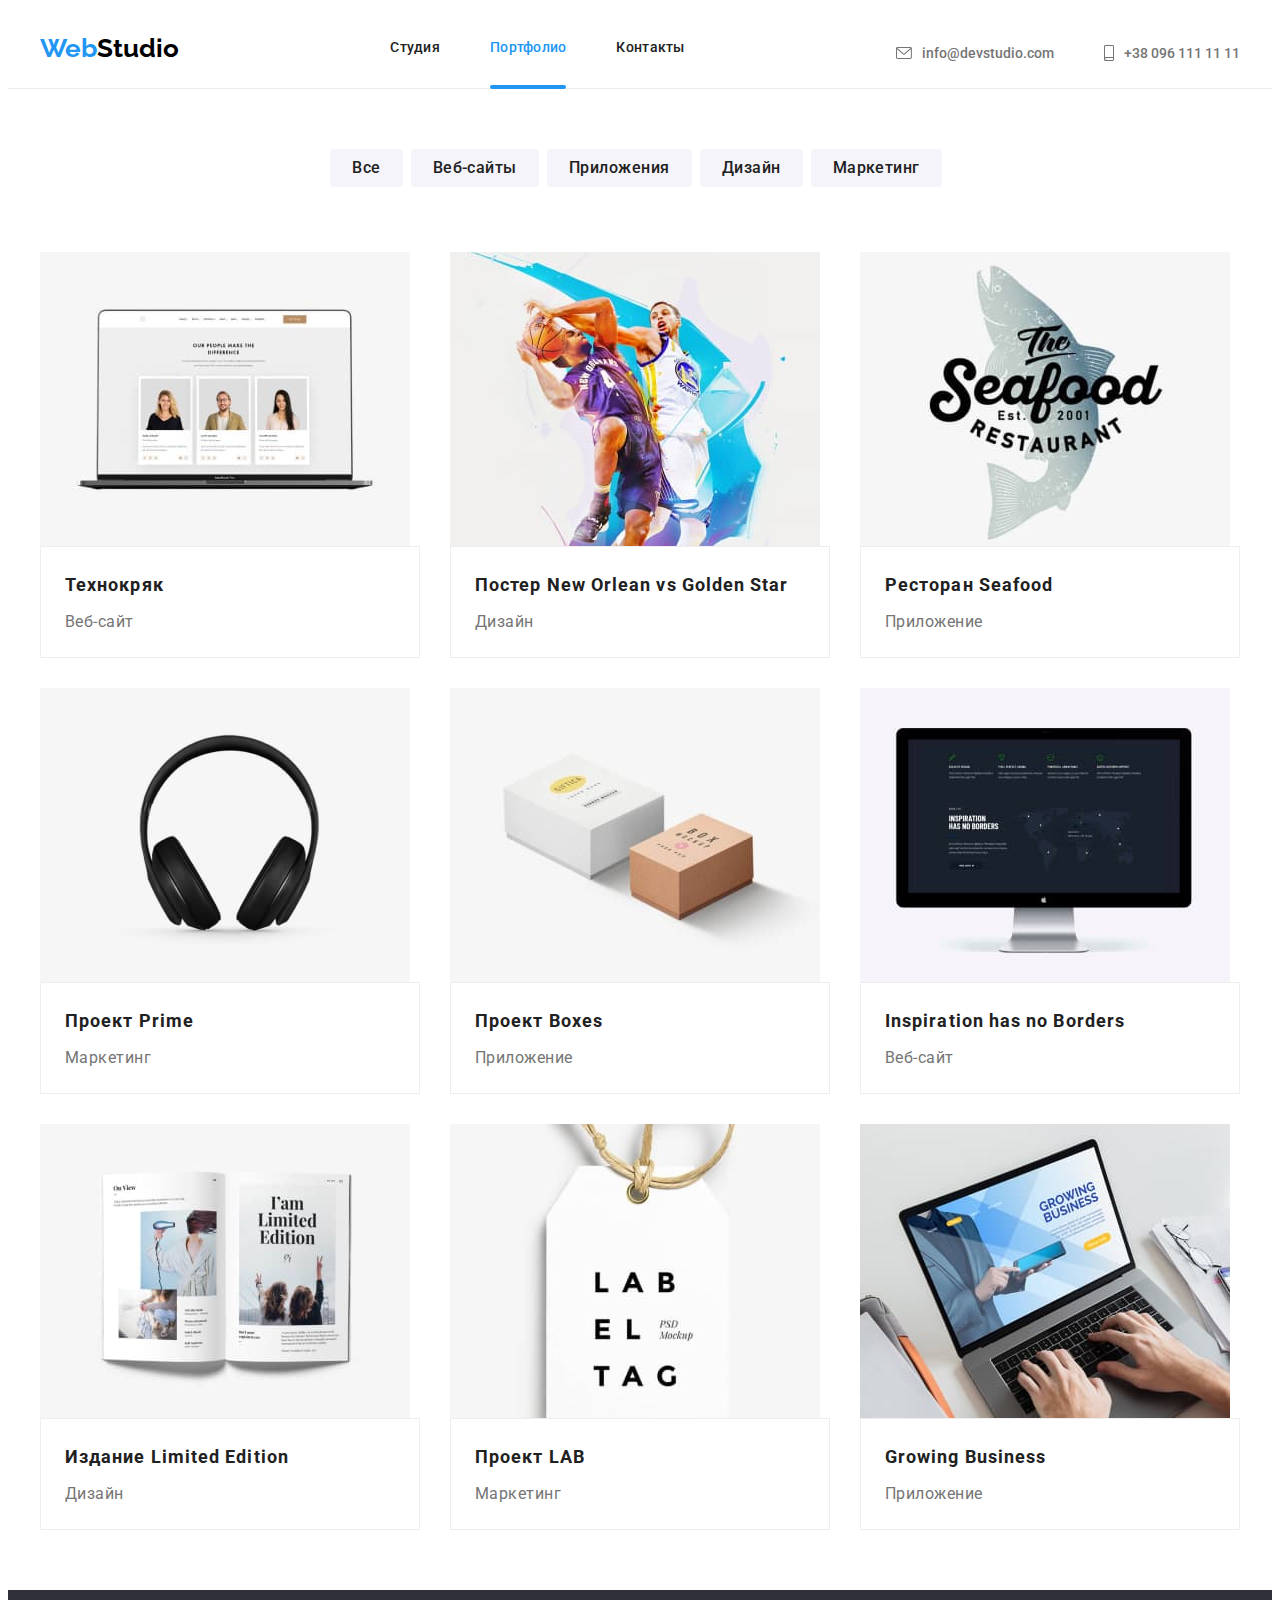
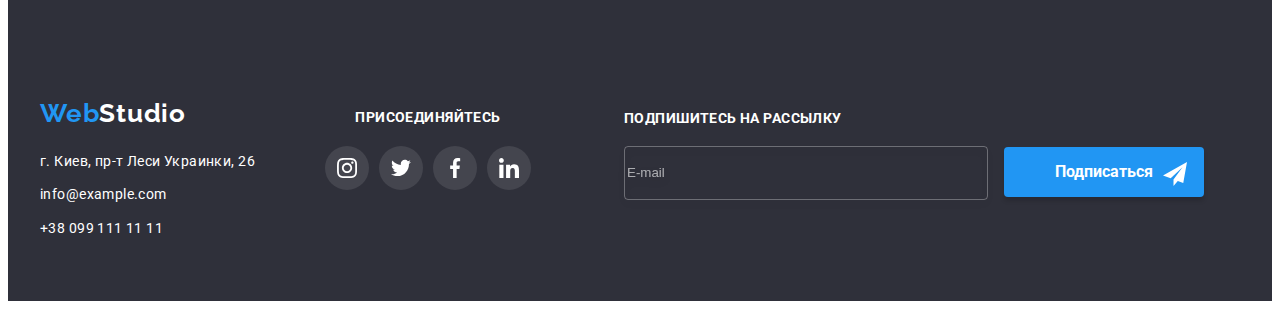
==== portfolio.html @ 70a24d4c "." ====
<!DOCTYPE html>
<html lang="en">
  <head>
    <meta charset="UTF-8" />
    <meta http-equiv="X-UA-Compatible" content="IE=edge" />
    <meta name="viewport" content="width=device-width, initial-scale=1.0" />
    <link rel="preconnect" href="https://fonts.googleapis.com" />
    <link rel="preconnect" href="https://fonts.gstatic.com" crossorigin />
    <link
      href="https://fonts.googleapis.com/css2?family=Raleway:wght@700&family=Roboto:wght@400;500;700;900&display=swap"
      rel="stylesheet"
    />
    <link
      rel="stylesheet"
      href="https://cdnjs.cloudflare.com/ajax/libs/modern-normalize/1.1.0/modern-normalize.min.css"
      integrity="sha512-wpPYUAdjBVSE4KJnH1VR1HeZfpl1ub8YT/NKx4PuQ5NmX2tKuGu6U/JRp5y+Y8XG2tV+wKQpNHVUX03MfMFn9Q=="
      crossorigin="anonymous"
      referrerpolicy="no-referrer"
    />
    <link rel="stylesheet" href="./css/style.css" />
    <link rel="stylesheet" href="./css/main.css" />
    <title>Portfolio</title>
  </head>
  <body>
    <header class="header">
      <div class="container main__nav">
        <a href="" class="logo header__logo">
          <span class="logo__web">Web</span
          ><span class="logo__studio">Studio</span>
        </a>
        <nav class="navigation">
          <button type="button" class="menu-open-btn">
            <svg
              class="menu-btn-icon"
              width="40"
              height="40"
              aria-label="Переключатель мобильного меню"
            >
              <use
                class="js-open-menu"
                href="./css/images/symbol-defs.svg#icon-menu_40px1"
              ></use>
            </svg>
          </button>
          <ul class="menu-list list">
            <li class="menu-list__item">
              <a class="menu-list__link link" href="./index.html"
                >Студия</a
              >
            </li>
            <li class="menu-list__item">
              <a class="menu-list__link link current" href="./portfolio.html"
                >Портфолио</a
              >
            </li>
            <li class="menu-list__item">
              <a class="menu-list__link link contact" href="">Контакты</a>
            </li>
          </ul>
        </nav>
        <ul class="contacts-list list header-contacts">
          <li class="contacts-list__item">
            <a
              class="contacts-list__link link mail"
              href="mailto:info@devstudio.com"
            >
              <svg class="contacts-list__icon" width="16" height="12">
                <use href="./css/images/symbol-defs.svg#icon-envelope1"></use>
              </svg>
              info@devstudio.com
            </a>
          </li>
          <li class="contacts-list__item">
            <a class="contacts-list__link link phone" href="tel:+380961111111">
              <svg class="contacts-list__icon" width="10" height="16">
                <use href="./css/images/symbol-defs.svg#icon-smartphone1"></use>
              </svg>
              +38 096 111 11 11
            </a>
          </li>
        </ul>
      </div>
      <div class="mob-menu is-hidden">
        <div class="container">
          
            <div class="mob-menu-top">
              <button type="button" class="menu-close-btn">
            <svg
              class="menu-btn-icon"
              width="40"
              height="40"
              aria-label="Переключатель мобильного меню"
            >
              <use
                class="js-close-menu"
                href="./css/images/symbol-defs.svg#icon-close_40px1"
              ></use>
            </svg>
          </button>
              <ul class="mob-navigation list">
                <li class="mob-navigation__item">
                  <a class="mob-navigation__link link" href="./index.html">
                    Студия
                  </a>
                </li>
                <li class="mob-navigation__item">
                  <a class="mob-navigation__link link current" href="./portfolio.html">
                    Портфолио
                  </a>
                </li>
                <li class="mob-navigation__item">
                  <a class="mob-navigation__link link contact" href="">
                    Контакты
                  </a>
                </li>
              </ul>
            </div>

            <div class="mob-menu-bottom">
              <ul class="mob-connect list">
                <li class="mob-connect__item">
                  <a
                    class="mob-connect__link link mob-phone"
                    href="tel:+380961111111"
                  >
                    +38 096 111 11 11
                  </a>
                </li>
                <li class="mob-connect__item">
                  <a
                    class="mob-connect__link link mail"
                    href="mailto:info@devstudio.com"
                  >
                    info@devstudio.com
                  </a>
                </li>
              </ul>
              <ul class="mob-social list">
                <li class="mob-social__item">
                  <a href="" class="mob-social__list list">Instagram</a>
                </li>

                <li class="mob-social__item">
                  <a href="" class="mob-social__list list"> Twitter</a>
                </li>
                <li class="mob-social__item">
                  <a href="" class="mob-social__list list"> Facebook</a>
                </li>
                <li class="mob-social__item">
                  <a href="" class="mob-social__list list"> LinkedIn</a>
                </li>
              </ul>
            </div>
          </div>
        </div>
      </div>
    </header>
    <main>
      <section class="section">
        <div class="container">
          <h1 class="portfolio">Портфолио</h1>
          <ul class="filter-btn">
            <li class="filter-btn__item">
              <button type="button" class="filter-btn__btn">Все</button>
            </li>
            <li class="filter-btn__item">
              <button type="button" class="filter-btn__btn">Веб-сайты</button>
            </li>
            <li class="filter-btn__item">
              <button type="button" class="filter-btn__btn">Приложения</button>
            </li>
            <li class="filter-btn__item">
              <button type="button" class="filter-btn__btn">Дизайн</button>
            </li>
            <li class="filter-btn__item">
              <button type="button" class="filter-btn__btn">Маркетинг</button>
            </li>
          </ul>
          <ul class="portfolio-list list">
            <li class="portfolio-list__item">
              <a href="" class="portfolio-list__link link">
                <div class="portfolio-box">
                  <picture>
                    <source
                      srcset="
                        ./images2/project1.jpg    1x,
                        ./images2/project1-2x.jpg 2x
                      "
                      media="(min-width:1200px)"
                    />
                    <source
                      srcset="
                        ./images2/project1-tbl.jpg    1x,
                        ./images2/project1-tbl-2x.jpg 2x
                      "
                      media="(min-width:768px)"
                    />
                    <source
                      srcset="
                        ./images2/project1-mb.jpg    1x,
                        ./images2/project1-mb-2x.jpg 2x
                      "
                      media="(min-width:480px)"
                    />

                    <img
                      srcset="
                        ./images2/project1-mb.jpg    1x,
                        ./images2/project1-mb-2x.jpg 2x
                      "
                      src="./images2/project1-mb.jpg"
                      alt="пример веб-сайта"
                    />
                  </picture>
                  <p class="box-text">
                    Ресурс предлагает комплексные предложения с разным уровнем
                    функционала и сервисов. Все это позволит посетителю получить
                    исчерпывающие сведения о компании или частном лице.
                  </p>
                </div>
                <div class="portfolio-title-text tehnok">
                  <h2 class="portfolio-title">Технокряк</h2>
                  <p class="portfolio-text">Веб-сайт</p>
                </div>
              </a>
            </li>
            <li class="portfolio-list__item">
              <a href="" class="portfolio-list__link">
                <div class="portfolio-box">
                  <picture>
                    <source
                      srcset="
                        ./images2/project2.jpg    1x,
                        ./images2/project2-2x.jpg 2x
                      "
                      media="(min-width:1200px)"
                    />
                    <source
                      srcset="
                        ./images2/project2-tbl.jpg    1x,
                        ./images2/project2-tbl-2x.jpg 2x
                      "
                      media="(min-width:768px)"
                    />
                    <source
                      srcset="
                        ./images2/project2-mb.jpg    1x,
                        ./images2/project2-mb-2x.jpg 2x
                      "
                      media="(min-width:480px)"
                    />

                    <img
                      srcset="
                        ./images2/project2-mb.jpg    1x,
                        ./images2/project2-mb-2x.jpg 2x
                      "
                      src="./images2/project2-mb.jpg"
                      alt="баскетболисты"
                    />
                  </picture>

                  <p class="box-text">
                    Ресурс предлагает комплексные предложения с разным уровнем
                    функционала и сервисов. Все это позволит посетителю получить
                    исчерпывающие сведения о компании или частном лице.
                  </p>
                </div>
                <div class="portfolio-title-text">
                  <h2 class="portfolio-title">
                    Постер New Orlean vs Golden Star
                  </h2>
                  <p class="portfolio-text">Дизайн</p>
                </div>
              </a>
            </li>
            <li class="portfolio-list__item">
              <a href="" class="portfolio-list__link">
                <div class="portfolio-box">
                  <picture>
                    <source
                      srcset="
                        ./images2/project3.jpg    1x,
                        ./images2/project3-2x.jpg 2x
                      "
                      media="(min-width:1200px)"
                    />
                    <source
                      srcset="
                        ./images2/project3-tbl.jpg    1x,
                        ./images2/project3-tbl-2x.jpg 2x
                      "
                      media="(min-width:768px)"
                    />
                    <source
                      srcset="
                        ./images2/project3-mb.jpg    1x,
                        ./images2/project3-mb-2x.jpg 2x
                      "
                      media="(min-width:480px)"
                    />

                    <img
                      srcset="
                        ./images2/project3-mb.jpg    1x,
                        ./images2/project3-mb-2x.jpg 2x
                      "
                      src="./images2/project3-mb.jpg"
                      alt="логотип ресторана"
                    />
                  </picture>

                  <p class="box-text">
                    Ресурс предлагает комплексные предложения с разным уровнем
                    функционала и сервисов. Все это позволит посетителю получить
                    исчерпывающие сведения о компании или частном лице.
                  </p>
                </div>
                <div class="portfolio-title-text">
                  <h2 class="portfolio-title">Ресторан Seafood</h2>
                  <p class="portfolio-text">Приложение</p>
                </div>
              </a>
            </li>
            <li class="portfolio-list__item">
              <a href="" class="portfolio-list__link">
                <div class="portfolio-box">
                  <picture>
                    <source
                      srcset="
                        ./images2/project4.jpg    1x,
                        ./images2/project4-2x.jpg 2x
                      "
                      media="(min-width:1200px)"
                    />
                    <source
                      srcset="
                        ./images2/project4-tbl.jpg    1x,
                        ./images2/project4-tbl-2x.jpg 2x
                      "
                      media="(min-width:768px)"
                    />
                    <source
                      srcset="
                        ./images2/project4-mb.jpg    1x,
                        ./images2/project4-mb-2x.jpg 2x
                      "
                      media="(min-width:480px)"
                    />

                    <img
                      srcset="
                        ./images2/project4-mb.jpg    1x,
                        ./images2/project4-mb-2x.jpg 2x
                      "
                      src="./images2/project4-mb.jpg"
                      alt="наушники"
                    />
                  </picture>

                  <p class="box-text">
                    Ресурс предлагает комплексные предложения с разным уровнем
                    функционала и сервисов. Все это позволит посетителю получить
                    исчерпывающие сведения о компании или частном лице.
                  </p>
                </div>
                <div class="portfolio-title-text">
                  <h2 class="portfolio-title">Проект Prime</h2>
                  <p class="portfolio-text">Маркетинг</p>
                </div>
              </a>
            </li>
            <li class="portfolio-list__item">
              <a href="" class="portfolio-list__link">
                <div class="portfolio-box">
                  <picture>
                    <source
                      srcset="
                        ./images2/project5.jpg    1x,
                        ./images2/project5-2x.jpg 2x
                      "
                      media="(min-width:1200px)"
                    />
                    <source
                      srcset="
                        ./images2/project5-tbl.jpg    1x,
                        ./images2/project5-tbl-2x.jpg 2x
                      "
                      media="(min-width:768px)"
                    />
                    <source
                      srcset="
                        ./images2/project5-mb.jpg    1x,
                        ./images2/project5-mb-2x.jpg 2x
                      "
                      media="(min-width:480px)"
                    />

                    <img
                      srcset="
                        ./images2/project5-mb.jpg    1x,
                        ./images2/project5-mb-2x.jpg 2x
                      "
                      src="./images2/project5-mb.jpg"
                      alt="коробки"
                    />
                  </picture>

                  <p class="box-text">
                    Ресурс предлагает комплексные предложения с разным уровнем
                    функционала и сервисов. Все это позволит посетителю получить
                    исчерпывающие сведения о компании или частном лице.
                  </p>
                </div>
                <div class="portfolio-title-text">
                  <h2 class="portfolio-title">Проект Boxes</h2>
                  <p class="portfolio-text">Приложение</p>
                </div>
              </a>
            </li>
            <li class="portfolio-list__item">
              <a href="" class="portfolio-list__link">
                <div class="portfolio-box">
                  <picture>
                    <source
                      srcset="
                        ./images2/project6.jpg    1x,
                        ./images2/project6-2x.jpg 2x
                      "
                      media="(min-width:1200px)"
                    />
                    <source
                      srcset="
                        ./images2/project6-tbl.jpg    1x,
                        ./images2/project6-tbl-2x.jpg 2x
                      "
                      media="(min-width:768px)"
                    />
                    <source
                      srcset="
                        ./images2/project6-mb.jpg    1x,
                        ./images2/project6-mb-2x.jpg 2x
                      "
                      media="(min-width:480px)"
                    />

                    <img
                      srcset="
                        ./images2/project6-mb.jpg    1x,
                        ./images2/project6-mb-2x.jpg 2x
                      "
                      src="./images2/project6-mb.jpg"
                      alt="экран компьютера"
                    />
                  </picture>

                  <p class="box-text">
                    Ресурс предлагает комплексные предложения с разным уровнем
                    функционала и сервисов. Все это позволит посетителю получить
                    исчерпывающие сведения о компании или частном лице.
                  </p>
                </div>
                <div class="portfolio-title-text">
                  <h2 class="portfolio-title" lang="en">
                    Inspiration has no Borders
                  </h2>
                  <p class="portfolio-text">Веб-сайт</p>
                </div>
              </a>
            </li>
            <li class="portfolio-list__item">
              <a href="" class="portfolio-list__link">
                <div class="portfolio-box">
                  <picture>
                    <source
                      srcset="
                        ./images2/project7.jpg    1x,
                        ./images2/project7-2x.jpg 2x
                      "
                      media="(min-width:1200px)"
                    />
                    <source
                      srcset="
                        ./images2/project7-tbl.jpg    1x,
                        ./images2/project7-tbl-2x.jpg 2x
                      "
                      media="(min-width:768px)"
                    />
                    <source
                      srcset="
                        ./images2/project7-mb.jpg    1x,
                        ./images2/project7-mb-2x.jpg 2x
                      "
                      media="(min-width:480px)"
                    />

                    <img
                      srcset="
                        ./images2/project7-mb.jpg    1x,
                        ./images2/project7-mb-2x.jpg 2x
                      "
                      src="./images2/project7-mb.jpg"
                      alt="журнал"
                    />
                  </picture>

                  <p class="box-text">
                    Ресурс предлагает комплексные предложения с разным уровнем
                    функционала и сервисов. Все это позволит посетителю получить
                    исчерпывающие сведения о компании или частном лице.
                  </p>
                </div>

                <div class="portfolio-title-text">
                  <h2 class="portfolio-title">Издание Limited Edition</h2>
                  <p class="portfolio-text">Дизайн</p>
                </div>
              </a>
            </li>
            <li class="portfolio-list__item">
              <a href="" class="portfolio-list__link">
                <div class="portfolio-box">
                  <picture>
                    <source
                      srcset="
                        ./images2/project8.jpg    1x,
                        ./images2/project8-2x.jpg 2x
                      "
                      media="(min-width:1200px)"
                    />
                    <source
                      srcset="
                        ./images2/project8-tbl.jpg    1x,
                        ./images2/project8-tbl-2x.jpg 2x
                      "
                      media="(min-width:768px)"
                    />
                    <source
                      srcset="
                        ./images2/project8-mb.jpg    1x,
                        ./images2/project8-mb-2x.jpg 2x
                      "
                      media="(min-width:480px)"
                    />

                    <img
                      srcset="
                        ./images2/project8-mb.jpg    1x,
                        ./images2/project8-mb-2x.jpg 2x
                      "
                      src="./images2/project8-mb.jpg"
                      alt="лого проэкта"
                    />
                  </picture>

                  <p class="box-text">
                    Ресурс предлагает комплексные предложения с разным уровнем
                    функционала и сервисов. Все это позволит посетителю получить
                    исчерпывающие сведения о компании или частном лице.
                  </p>
                </div>
                <div class="portfolio-title-text">
                  <h2 class="portfolio-title">Проект LAB</h2>
                  <p class="portfolio-text">Маркетинг</p>
                </div>
              </a>
            </li>
            <li class="portfolio-list__item">
              <a href="" class="portfolio-list__link">
                <div class="portfolio-box">
                  <picture>
                    <source
                      srcset="
                        ./images2/project9.jpg    1x,
                        ./images2/project9-2x.jpg 2x
                      "
                      media="(min-width:1200px)"
                    />
                    <source
                      srcset="
                        ./images2/project9-tbl.jpg    1x,
                        ./images2/project9-tbl-2x.jpg 2x
                      "
                      media="(min-width:768px)"
                    />
                    <source
                      srcset="
                        ./images2/project9-mb.jpg    1x,
                        ./images2/project9-mb-2x.jpg 2x
                      "
                      media="(min-width:480px)"
                    />

                    <img
                      srcset="
                        ./images2/project9-mb.jpg    1x,
                        ./images2/project9-mb-2x.jpg 2x
                      "
                      src="./images2/project9-mb.jpg"
                      alt="приложение на лаптоп"
                    />
                  </picture>

                  <p class="box-text">
                    Ресурс предлагает комплексные предложения с разным уровнем
                    функционала и сервисов. Все это позволит посетителю получить
                    исчерпывающие сведения о компании или частном лице.
                  </p>
                </div>
                <div class="portfolio-title-text">
                  <h2 class="portfolio-title" lang="en">Growing Business</h2>
                  <p class="portfolio-text">Приложение</p>
                </div>
              </a>
            </li>
          </ul>
        </div>
      </section>
    </main>
    <footer class="footer">
      <div class="container web__social">
        <div class="adress-tablet">
          <div class="adress">
            <a class="footer-logo" href="">
              <span class="footer-logo__web">Web</span
              ><span class="footer-logo__studio">Studio</span>
            </a>
            <address class="footer-adress">
              <ul class="footer-adress__list list">
                <li class="footer-adress__item">
                  <a
                    class="footer-adress__link link"
                    href="https://goo.gl/maps/tgmU2BQe4aBy8gpy7"
                    target="_blank"
                    rel="noopener,noindex,nofolo"
                    >г. Киев, пр-т Леси Украинки, 26</a
                  >
                </li>
                <li class="footer-adress__item">
                  <a
                    class="footer-adress__link link"
                    href="mailto:info@example.com"
                    >info@example.com</a
                  >
                </li>
                <li class="footer-adress__item">
                  <a class="footer-adress__link link" href="tel:+380991111111">
                    +38 099 111 11 11</a
                  >
                </li>
              </ul>
            </address>
          </div>
          <div class="footer-social">
            <h2 class="footer-social__title">присоединяйтесь</h2>
            <ul class="footer-social__list list">
              <li class="footer-social__item">
                <a class="footer-icon link" href="">
                  <svg class="footer-icon__svg" width="20" height="20">
                    <use
                      href="./css/images/symbol-defs.svg#icon-instagram-21"
                    ></use>
                  </svg>
                </a>
              </li>
              <li class="footer-social__item">
                <a class="footer-icon link" href="">
                  <svg class="footer-icon__svg" width="20" height="20">
                    <use
                      href="./css/images/symbol-defs.svg#icon-twitter-11"
                    ></use>
                  </svg>
                </a>
              </li>
              <li class="footer-social__item">
                <a class="footer-icon link" href="">
                  <svg class="footer-icon__svg" width="20" height="20">
                    <use
                      href="./css/images/symbol-defs.svg#icon-facebook-11"
                    ></use>
                  </svg>
                </a>
              </li>
              <li class="footer-social__item">
                <a class="footer-icon link" href="">
                  <svg class="footer-icon__svg" width="20" height="20">
                    <use
                      href="./css/images/symbol-defs.svg#icon-linkedin-11"
                    ></use>
                  </svg>
                </a>
              </li>
            </ul>
          </div>
        </div>

        <div class="footer-form form">
          <p class="footer-form__title">Подпишитесь на рассылку</p>
          <div class="kkk">
            <input
              type="email"
              class="footer-form__input"
              name="user-email"
              placeholder="E-mail"
            />

            <button type="button" class="footer-btn">
              Подписаться
              <svg class="footer-btn__icon" width="24" height="24">
                <use href="./css/images/symbol-defs.svg#icon-icon-send1"></use>
              </svg>
            </button>
          </div>
        </div>
      </div>
    </footer>
  </body>
  <script src="./js/menu.js"></script>
</html>
---- css/style.css ----
/* section "hero" */

/* section "our benefits" */

/* section "about" */

/* section "team" */

/* Klients */

/* section "footer" */

/* Portfolio */

/* 
  modal */
---- css/main.css ----
:root {
  --title-color: #212121;
  --hover-color: #2196f3;
  --text-color: #757575;
  --background-color-hero-footer: #2f303a;
  --background-color-main: #ffffff;
  --bacground-color-image: #f5f4fa;
  --icon-background: #afb1b8;
  --timing-function: cubic-bezier(0.4, 0, 0.2, 1);
}

body {
  background-color: var(--background-color-main);
  font-family: Roboto, sans-serif;
}

p,
h1,
h2,
h3,
h4,
h5,
h6 {
  margin: 0;
}

ul,
ol {
  padding-left: 0;
  margin: 0;
}

img {
  display: block;
  max-width: 100%;
}

.list {
  list-style: none;
}

.link {
  text-decoration: none;
}

.section {
  padding-top: 60px;
  padding-bottom: 60px;
}

.container {
  width: 100%;
  padding-right: 15px;
  padding-left: 15px;
  margin-left: auto;
  margin-right: auto;
}

@media screen and (min-width: 480px) {
  .container {
    max-width: 480px;
  }
}

@media screen and (min-width: 768px) {
  .container {
    max-width: 768px;
  }
}

@media screen and (min-width: 1200px) {
  .container {
    max-width: 1200px;
  }
}

.visually__hidden {
  position: absolute;
  white-space: nowrap;
  width: 1px;
  height: 1px;
  overflow: hidden;
  border: 0;
  padding: 0;
  clip: rect(0 0 0 0);
  clip-path: insert(100%);
  margin: -1px;
}

.main__nav, .modal-icon {
  display: flex;
  align-items: center;
}

/* section "header" */
.header {
  border-bottom: 1px solid #ececec;
  width: 100%;
}

.menu-open-btn {
  position: relative;
  display: block;
  margin-left: 0;
  padding: 0;
  background-color: #fff;
  border: none;
  cursor: pointer;
}

@media screen and (min-width: 768px) {
  .menu-open-btn {
    display: none;
  }
}

.menu-open-btn:hover {
  fill: var(--hover-color);
}

.menu-close-btn {
  position: absolute;
  top: 15px;
  right: 15px;
  display: flex;
  border: none;
  background-color: rgba(0, 0, 0, 0);
  cursor: pointer;
}

.menu-close-btn:hover {
  fill: var(--hover-color);
}

.menu-list {
  display: flex;
  display: none;
}

@media screen and (min-width: 768px) {
  .menu-list {
    display: initial;
    display: flex;
  }
}

.menu-list__item {
  margin-right: 50px;
}

.menu-list__link {
  display: block;
  padding-top: 32px;
  padding-bottom: 32px;
  transition: color 250ms var(--timing-function);
  color: var(--title-color);
  font-weight: 500;
  font-size: 14px;
  line-height: 1.14;
  letter-spacing: 0.02em;
}

.menu-list__link:hover {
  color: var(--hover-color);
}

.menu-list__link:focus {
  color: var(--hover-color);
}

.menu-list .menu-list__item:last-child {
  margin-right: 0;
}

.current {
  color: var(--hover-color);
  position: relative;
}

.current::after {
  content: "";
  display: block;
  position: absolute;
  left: 0;
  bottom: -1px;
  background: #2196f3;
  border-radius: 2px;
  width: 100%;
  height: 4px;
}

.header-contacts {
  display: flex;
  margin-left: auto;
  list-style: none;
  font-weight: 500;
  font-size: 14px;
}

.contacts-list {
  display: none;
}

@media screen and (min-width: 768px) {
  .contacts-list {
    display: block;
  }
}

@media screen and (min-width: 1200px) {
  .contacts-list {
    display: flex;
  }
}

.contacts-list__item {
  display: flex;
}

@media screen and (min-width: 768px) {
  .contacts-list__item {
    margin-top: 21px;
    margin-bottom: 10px;
  }
}

@media screen and (min-width: 1200px) {
  .contacts-list__item {
    margin-right: 50px;
  }
}

.contacts-list__link {
  display: flex;
  justify-content: center;
  align-items: center;
  transition: color 250ms var(--timing-function), fill 250ms var(--timing-function);
  color: var(--text-color);
}

.contacts-list__link:hover {
  color: var(--hover-color);
}

.contacts-list__link:focus {
  color: var(--hover-color);
}

.contacts-list__icon {
  margin-right: 10px;
  fill: currentColor;
}

.header-contacts .contacts-list__item:last-child {
  margin-right: 0;
}

.mob-menu {
  position: fixed;
  z-index: 1;
  top: 0;
  left: 0;
  background-color: #fff;
  width: 100vw;
  height: 100vh;
  padding: 48px 48px 48px 40px;
}

.mob-menu .container {
  display: flex;
  flex-direction: column;
  height: 100%;
  justify-content: space-between;
}

@media screen and (max-width: 767px) {
  .mob-menu {
    display: none;
  }
}

.mob-navigation__item {
  margin-bottom: 32px;
}

.mob-navigation__item:last-child {
  margin-bottom: 0;
}

.mob-navigation__link {
  font-weight: 500;
  font-size: 40px;
  line-height: 1.17;
  letter-spacing: 0.02em;
  color: #212121;
}

.mob-navigation__link:hover {
  color: var(--hover-color);
}

.mob-connect {
  margin-bottom: 64px;
}

.mob-connect__item {
  margin-bottom: 32px;
}

.mob-connect__link {
  font-weight: 500;
  font-size: 24px;
  line-height: 28px;
  letter-spacing: 0.02em;
  color: #757575;
}

.mob-phone {
  font-weight: 500;
  font-size: 34px;
  line-height: 1.17px;
  letter-spacing: 0.02em;
  color: var(--hover-color);
}

.mob-social {
  display: flex;
  flex-wrap: wrap;
}

.mob-social__item {
  padding-left: 10px;
}

.mob-social__item:first-child {
  padding-left: 0;
}

.mob-social__item:not(:last-child) {
  border-right: 1px solid rgba(33, 33, 33, 0.2);
  padding-right: 10px;
}

.mob-social__list {
  text-decoration: none;
  font-weight: 500;
  font-size: 18px;
  line-height: 1.22;
  letter-spacing: 0.02em;
  color: var(--hover-color);
}

.is-hidden {
  opacity: 0;
  visibility: hidden;
  pointer-events: none;
}

.no-scroll {
  overflow: hidden;
}

.mob-menu {
  position: absolute;
  top: 0;
  left: 0;
  width: 100vw;
  height: 100vh;
  display: -webkit-box;
  display: -ms-flexbox;
  display: flex;
  padding: 48px 40px;
  -webkit-box-orient: vertical;
  -webkit-box-direction: normal;
  -ms-flex-direction: column;
  flex-direction: column;
  -webkit-box-pack: justify;
  -ms-flex-pack: justify;
  justify-content: space-between;
  text-align: left;
  background-color: #fff;
  -webkit-transform: translateX(100%);
  transform: translateX(100%);
  -webkit-transition: -webkit-transform 250ms cubic-bezier(0.4, 0, 0.2, 1);
  transition: -webkit-transform 250ms cubic-bezier(0.4, 0, 0.2, 1);
  transition: transform 250ms cubic-bezier(0.4, 0, 0.2, 1);
  transition: transform 250ms cubic-bezier(0.4, 0, 0.2, 1), -webkit-transform 250ms cubic-bezier(0.4, 0, 0.2, 1);
}

.logo__web {
  color: var(--hover-color);
}

.logo__studio {
  color: #000000;
}

.header__logo {
  margin-right: auto;
  font-family: Raleway, sans-serif;
  font-weight: 700;
  font-size: 26px;
  text-decoration: none;
}

.footer-logo {
  font-family: "Raleway";
  font-weight: 700;
  font-size: 26px;
  line-height: 1.19;
  letter-spacing: 0.03em;
  color: var(--hover-color);
  text-decoration: none;
}

.footer-logo__studio {
  color: var(--background-color-main);
}

.hero {
  margin-left: auto;
  margin-right: auto;
  padding-top: 118px;
  padding-bottom: 118px;
  background-color: var(--background-color-hero-footer);
  text-align: center;
  background-image: linear-gradient(rgba(47, 48, 58, 0.4), rgba(47, 48, 58, 0.4)), url(../css/images/bg-hero-mb.jpg);
  background-repeat: no-repeat;
  background-size: cover;
  max-width: 480px;
}

@media (min-device-pixel-ratio: 2), (min-resolution: 192dpi), (min-resolution: 2dppx) {
  .hero {
    background-image: linear-gradient(rgba(47, 48, 58, 0.4), rgba(47, 48, 58, 0.4)), url(../css/images/bg-hero-mb-2x.jpg);
  }
}

@media screen and (min-width: 768px) {
  .hero {
    max-width: 768px;
    background-image: linear-gradient(rgba(47, 48, 58, 0.4), rgba(47, 48, 58, 0.4)), url(../css/images/bg-hero-tbl.jpg);
  }
}

@media screen and (min-width: 768px) and (min-device-pixel-ratio: 2), screen and (min-width: 768px) and (min-resolution: 192dpi), screen and (min-width: 768px) and (min-resolution: 2dppx) {
  .hero {
    background-image: linear-gradient(rgba(47, 48, 58, 0.4), rgba(47, 48, 58, 0.4)), url(../css/images/bg-hero-tbl-2x.jpg);
  }
}

@media screen and (min-width: 1200px) {
  .hero {
    max-width: 1200px;
    background-image: linear-gradient(rgba(47, 48, 58, 0.4), rgba(47, 48, 58, 0.4)), url(../css/images/bg-hero.jpg);
  }
}

@media screen and (min-width: 1200px) and (min-device-pixel-ratio: 2), screen and (min-width: 1200px) and (min-resolution: 192dpi), screen and (min-width: 1200px) and (min-resolution: 2dppx) {
  .hero {
    background-image: linear-gradient(rgba(47, 48, 58, 0.4), rgba(47, 48, 58, 0.4)), url(../css/images/bg-hero-2x.jpg);
  }
}

.hero__title {
  margin-left: auto;
  margin-right: auto;
  max-width: 360px;
  font-weight: 900;
  font-size: 26px;
  line-height: 1.61;
  letter-spacing: 0.06em;
  color: var(--background-color-main);
  margin-bottom: 30px;
  text-transform: uppercase;
}

@media screen and (min-width: 1200px) {
  .hero__title {
    font-size: 44px;
    line-height: 1.36;
    max-width: 696px;
  }
}

.hero__button {
  border: transparent;
  border-radius: 4px;
  min-width: 200px;
  height: 50px;
  transition: background-color 250ms var(--timing-function);
  font-family: inherit;
  font-style: normal;
  font-weight: 700;
  font-size: 16px;
  line-height: 1.87;
  cursor: pointer;
  color: var(--background-color-main);
  background-color: var(--hover-color);
  box-shadow: 0px 4px 4px rgba(0, 0, 0, 0.15);
}

.hero__button:hover, .hero__button:focus {
  background-color: #188ce8;
}

.benefits-list {
  display: flex;
  flex-wrap: wrap;
}

.icon-box {
  height: 120px;
  display: flex;
  background-color: #f5f4fa;
  border-radius: 4px;
  margin-bottom: 30px;
  align-items: center;
  justify-content: center;
}

.benefits-list__item {
  width: 450px;
  margin-bottom: 30px;
}

@media screen and (min-width: 768px) {
  .benefits-list__item {
    width: calc((100% - 60px) / 2);
    margin-right: 30px;
  }
}

@media screen and (min-width: 1200px) {
  .benefits-list__item {
    width: 270px;
    margin-right: 30px;
    margin-bottom: 0;
  }
  .benefits-list__item:last-child {
    margin-right: 0;
  }
}

.icon-box__title {
  text-align: center;
  margin-top: 0;
  margin-bottom: 10px;
  font-weight: 700;
  font-size: 14px;
  line-height: 1.14;
  letter-spacing: 0.03em;
  color: var(--title-color);
  text-transform: uppercase;
}

.icon-box__text {
  font-size: 14px;
  line-height: 1.71;
  letter-spacing: 0.03em;
  color: var(--text-color);
}

.about {
  padding-top: 0;
}

@media screen and (max-width: 1199px) {
  .about {
    display: none;
  }
}

.about-title {
  margin-bottom: 50px;
  font-weight: 700;
  font-size: 36px;
  line-height: 1.16;
  letter-spacing: 0.03em;
  color: var(--title-color);
  text-align: center;
}

.about-list {
  display: flex;
}

.about-list__item {
  margin-right: 30px;
}

.about-list .about-list__item:last-child {
  margin-right: 0;
}

.about-box {
  position: relative;
}

.about-box__text {
  position: absolute;
  bottom: 0;
  width: 100%;
  height: 70px;
  text-align: center;
  display: flex;
  justify-content: center;
  align-items: center;
  font-weight: 700;
  font-size: 14px;
  line-height: 1.14px;
  letter-spacing: 0.03em;
  text-transform: uppercase;
  color: #ffffff;
  background-color: rgba(47, 48, 58, 0.8);
}

.team {
  background-color: var(--bacground-color-image);
}

.team-list {
  display: flex;
  flex-wrap: wrap;
}

.team-list__item {
  margin-bottom: 30px;
  text-align: center;
  box-shadow: 0px 1px 3px rgba(0, 0, 0, 0.12), 0px 1px 1px rgba(0, 0, 0, 0.14), 0px 2px 1px rgba(0, 0, 0, 0.2);
  border-radius: 0px 0px 4px 4px;
  background-color: var(--background-color-main);
}

@media screen and (min-width: 768px) {
  .team-list__item {
    width: calc((100% - 60px) / 2);
    margin-right: 30px;
  }
}

@media screen and (min-width: 1200px) {
  .team-list__item {
    width: 270px;
    margin-right: 30px;
  }
  .team-list__item:last-child {
    margin-right: 0;
  }
}

.team-title {
  margin-bottom: 30px;
  text-align: center;
  font-weight: 700;
  font-size: 28px;
  line-height: 1.17;
  letter-spacing: 0.03em;
  color: var(--title-color);
}

.team-box__name {
  font-weight: 500;
  font-size: 16px;
  line-height: 1.18;
  letter-spacing: 0.03em;
  color: var(--title-color);
}

.team-box__profession {
  font-weight: 400;
  margin-top: 10px;
  font-size: 16px;
  line-height: 1.18;
  letter-spacing: 0.03em;
  color: var(--text-color);
}

.name__profession {
  padding-top: 30px;
  padding-bottom: 30px;
  text-align: center;
}

.social-list {
  display: flex;
  margin-top: 16px;
  justify-content: center;
}

.social-list__item {
  margin-right: 10px;
}

.social-list__item:last-child {
  margin-right: 0;
}

.social-list__link {
  fill: var(--icon-background);
  border-radius: 50%;
  width: 44px;
  height: 44px;
  display: flex;
  justify-content: center;
  align-items: center;
  transition: background-color 250ms var(--timing-function), fill 250ms var(--timing-function);
}

.social-list__link:hover, .social-list__link:focus {
  background-color: var(--hover-color);
  fill: var(--background-color-main);
}

.clients-title {
  font-size: 28px;
  line-height: 1.17;
  text-align: center;
  letter-spacing: 0.03em;
  color: #212121;
  margin-bottom: 50px;
}

.clients-list {
  display: flex;
  flex-wrap: wrap;
  margin-bottom: -30px;
  margin-right: -30px;
}

.clients-list__item {
  margin-right: 30px;
  margin-bottom: 30px;
}

@media screen and (max-width: 767px) {
  .clients-list__item {
    flex-basis: calc((100% - 60px) / 2);
  }
}

@media screen and (min-width: 768px) {
  .clients-list__item {
    width: calc((100% - 90px) / 3);
  }
}

@media screen and (min-width: 1200px) {
  .clients-list__item {
    width: calc((100% - 180px) / 6);
  }
}

.clients-list__link {
  fill: var(--icon-background);
  display: flex;
  border: 1px solid var(--icon-background);
  box-sizing: border-box;
  border-radius: 4px;
  height: 92px;
  align-items: center;
  justify-content: center;
  transition: fill 250ms var(--timing-function), border-color 250ms var(--timing-function);
}

.clients-list__link:hover, .clients-list__link:focus {
  fill: var(--hover-color);
  border-color: var(--hover-color);
}

.footer {
  margin-left: auto;
  margin-right: auto;
  text-align: center;
  background-color: var(--background-color-hero-footer);
  padding-top: 60px;
  padding-bottom: 60px;
}

@media screen and (min-width: 768px) {
  .footer .adress-tablet {
    display: flex;
    justify-content: center;
    align-items: baseline;
  }
}

@media screen and (min-width: 1200px) {
  .footer .web__social {
    display: flex;
    text-align: start;
  }
}

@media screen and (min-width: 768px) {
  .adress {
    margin-right: 165px;
  }
}

@media screen and (min-width: 1200px) {
  .adress {
    margin-right: 70px;
  }
}

.footer-adress {
  margin-top: 20px;
}

.footer-adress__list {
  font-style: normal;
}

.footer-adress__item {
  margin-bottom: 9px;
}

.footer-adress__list .footer-adress__item:last-child {
  margin-bottom: 0;
}

.footer-adress__link {
  font-size: 14px;
  line-height: 1.71;
  letter-spacing: 0.03em;
  color: var(--background-color-main);
}

.footer-adress__list {
  font-size: 14px;
  line-height: 24px;
  letter-spacing: 0.03em;
  color: rgba(255, 255, 255, 0.6);
}

.footer-social {
  margin-top: 60px;
}

.footer-social__title {
  margin-bottom: 20px;
  font-size: 14px;
  text-align: center;
  line-height: 1.14;
  letter-spacing: 0.03em;
  text-transform: uppercase;
  color: var(--background-color-main);
}

.footer-social__list {
  display: flex;
  align-items: center;
  justify-content: center;
}

.footer-social__item {
  margin-right: 10px;
}

.footer-social__item:last-child {
  margin-right: 0;
}

.footer-icon {
  width: 44px;
  height: 44px;
  border-radius: 50%;
  display: flex;
  justify-content: center;
  align-items: center;
  background-color: rgba(255, 255, 255, 0.1);
  transition: background-color 250ms var(--timing-function);
}

.footer-icon:hover, .footer-icon:focus {
  background-color: var(--hover-color);
}

.footer-icon__svg {
  fill: var(--background-color-main);
}

.form {
  margin-top: 60px;
}

@media screen and (min-width: 1200px) {
  .form {
    margin-left: 93px;
  }
}

.footer-form__title {
  margin-bottom: 20px;
  font-weight: 700;
  font-size: 14px;
  line-height: 16px;
  letter-spacing: 0.03em;
  text-transform: uppercase;
  color: var(--background-color-main);
}

.footer-form__input {
  margin-bottom: 30px;
  width: 100%;
  height: 50px;
  background-color: inherit;
  border: 1px solid rgba(255, 255, 255, 0.3);
  filter: drop-shadow(0px 4px 4px rgba(0, 0, 0, 0.15));
  border-radius: 4px;
}

@media screen and (min-width: 768px) {
  .footer-form__input {
    width: 450px;
  }
}

@media screen and (min-width: 1200px) {
  .footer-form__input {
    width: 358px;
  }
}

.footer-form__input::placeholder {
  color: rgba(255, 255, 255, 0.6);
}

.footer-btn {
  display: inline-flex;
  align-items: center;
  justify-content: center;
  margin-left: 12px;
  display: inline-block;
  justify-content: center;
  align-items: center;
  width: 200px;
  height: 50px;
  font-family: "Roboto";
  font-style: normal;
  font-weight: 700;
  font-size: 16px;
  line-height: 1, 87;
  color: var(--background-color-main);
  background: #2196f3;
  box-shadow: 0px 4px 4px rgba(0, 0, 0, 0.15);
  border-radius: 4px;
  border: transparent;
  cursor: pointer;
}

.footer-btn__icon {
  position: absolute;
  fill: var(--background-color-main);
  margin-left: 10px;
}

.filter-btn {
  margin-bottom: 50px;
  list-style: none;
  display: flex;
  flex-wrap: wrap;
}

@media screen and (min-width: 768px) {
  .filter-btn {
    justify-content: center;
    align-items: center;
  }
}

.filter-btn__item {
  margin-right: 8px;
  margin-bottom: 15px;
}

.filter-btn__btn {
  padding: 6px 22px;
  font-family: "Roboto";
  font-weight: 500;
  font-size: 16px;
  line-height: 1.62;
  letter-spacing: 0.03em;
  color: var(--title-color);
  background-color: var(--bacground-color-image);
  cursor: pointer;
  transition: background-color 250ms var(--timing-function), color 250ms var(--timing-function), box-shadow 250ms var(--timing-function);
  border: 0px;
  border-radius: 4px;
}

.filter-btn__btn:hover, .filter-btn__btn:focus {
  background-color: var(--hover-color);
  color: var(--background-color-main);
  box-shadow: 0px 3px 1px rgba(0, 0, 0, 0.1), 0px 1px 2px rgba(0, 0, 0, 0.08), 0px 2px 2px rgba(0, 0, 0, 0.12);
}

.portfolio {
  position: absolute;
  white-space: nowrap;
  width: 1px;
  height: 1px;
  overflow: hidden;
  border: 0;
  padding: 0;
  clip: rect(0 0 0 0);
  clip-path: insert(100%);
  margin: -1px;
}

@media screen and (min-width: 768px) {
  .portfolio-list {
    display: flex;
    flex-wrap: wrap;
    margin: -15px;
  }
}

@media screen and (min-width: 768px) {
  .portfolio-list__item {
    width: calc((100% - 60px) / 2);
    margin: 15px;
  }
}

@media screen and (min-width: 1200px) {
  .portfolio-list__item {
    width: calc((100% - 90px) / 3);
  }
}

.portfolio-list__item:last-child {
  margin-bottom: 0;
}

.tehnok {
  flex-grow: 1;
}

.portfolio-list__link {
  display: flex;
  flex-direction: column;
  height: 100%;
  text-decoration: none;
  display: block;
  transition: box-shadow 250ms var(--timing-function);
}

.portfolio-list__link:hover .box-text,
.portfolio-list__link:focus .box-text {
  transform: translateY(0%);
}

.portfolio-list__link:hover, .portfolio-list__link:focus {
  box-shadow: 0px 1px 1px rgba(0, 0, 0, 0.12), 0px 4px 4px rgba(0, 0, 0, 0.06), 1px 4px 6px rgba(0, 0, 0, 0.16);
}

.portfolio-title-text {
  background: var(--background-color-main);
  border: 1px solid #eeeeee;
  padding: 20px 24px;
}

.portfolio-title {
  margin-bottom: 4px;
  font-weight: 700;
  font-size: 18px;
  line-height: 2;
  letter-spacing: 0.06em;
  color: var(--title-color);
}

.portfolio-text {
  font-family: "Roboto";
  font-size: 16px;
  line-height: 1.87;
  letter-spacing: 0.03em;
  color: var(--text-color);
}

.portfolio-img {
  display: flex;
  position: relative;
  width: 370;
}

.portfolio-box {
  position: relative;
  overflow: hidden;
}

.box-text {
  position: absolute;
  top: 0;
  width: 100%;
  height: 100%;
  padding: 63px 24px;
  transform: translateY(100%);
  transition: transform 250ms var(--timing-function);
  background: rgba(33, 150, 243, 0.9);
  box-shadow: 0px 4px 4px rgba(0, 0, 0, 0.25);
  font-weight: 400;
  font-size: 18px;
  line-height: 1.55;
  letter-spacing: 0.03em;
  color: #ffffff;
}

.backdrop {
  position: fixed;
  top: 0;
  width: 100%;
  height: 100%;
  background-color: rgba(0, 0, 0, 0.2);
  transition: opacity 250ms, visibility 250ms;
}

.backdrop.is-hidden .modal {
  transform: scale(0.5);
}

.backdrop {
  overflow-y: scroll;
}

.modal {
  padding: 40px;
  width: 100%;
  min-height: 100%;
  background-color: #ffffff;
  position: absolute;
  box-shadow: 0px 1px 3px rgba(0, 0, 0, 0.12), 0px 1px 1px rgba(0, 0, 0, 0.14), 0px 2px 1px rgba(0, 0, 0, 0.2);
  border-radius: 4px;
  top: 50%;
  left: 50%;
  transition: transform 250ms var(--timing-function);
  transform: translate(-50%, -50%) scale(1);
}

@media screen and (min-width: 480px) {
  .modal {
    width: 450px;
    min-height: 609px;
  }
}

@media screen and (min-width: 1200px) {
  .modal {
    width: 528px;
    min-height: 581px;
  }
}

.modal-icon {
  justify-content: center;
  transition: fill 250ms var(--timing-function);
}

.modal-btn {
  padding: 0;
  display: flex;
  align-items: center;
  justify-content: center;
  width: 30px;
  height: 30px;
  background: #ffffff;
  border: 1px solid rgba(0, 0, 0, 0.1);
  box-sizing: border-box;
  border-radius: 50%;
  top: 8px;
  right: 8px;
  position: absolute;
  cursor: pointer;
}

.modal-btn:hover .modal-icon {
  fill: var(--hover-color);
}

.is-hidden {
  opacity: 0;
  visibility: hidden;
  pointer-events: none;
}

.modal-title {
  margin-bottom: 12px;
  font-weight: 700;
  font-size: 20px;
  line-height: 1.15;
  text-align: center;
  letter-spacing: 0.03em;
  color: #212121;
}

.modal-input {
  padding-left: 42px;
  width: 100%;
  height: 40px;
  outline: none;
  border: 1px solid rgba(2, 1, 1, 0.2);
  box-sizing: border-box;
  border-radius: 4px;
  transition: border-color 250ms var(--timing-function);
}

.modal-input:focus {
  border-color: var(--hover-color);
}

.modal-input:focus + .input-icon {
  fill: var(--hover-color);
}

.input-icon {
  position: absolute;
  left: 12px;
  top: 50%;
  transform: translateY(-50%);
  transition: fill 250ms var(--timing-function);
}

.form-btn {
  border: transparent;
  margin: 0 auto;
  display: block;
  width: 200px;
  height: 50px;
  font-family: "Roboto";
  font-weight: 700;
  font-size: 16px;
  line-height: 1.88;
  color: #ffffff;
  background: #2196f3;
  box-shadow: 0px 4px 4px rgba(0, 0, 0, 0.15);
  border-radius: 4px;
  cursor: pointer;
  transition: background 250ms var(--timing-function);
}

.form-btn:hover, .form-btn:focus {
  background: #188ce8;
}

.modal-label {
  font-family: "Roboto";
  font-weight: 400;
  font-size: 12px;
  line-height: 1.16;
  letter-spacing: 0.01em;
  color: #757575;
}

.modal-comment {
  display: block;
  margin-top: 4px;
  padding: 12px 16px;
  width: 100%;
  height: 120px;
  color: inherit;
  border: 1px solid rgba(33, 33, 33, 0.2);
  box-sizing: border-box;
  border-radius: 4px;
  resize: none;
  outline: none;
  transition: border-color 250ms var(--timing-function);
}

.modal-comment:focus {
  border-color: var(--hover-color);
}

.modal-comment::placeholder {
  font-size: 12px;
  line-height: 1.14;
  letter-spacing: 0.01em;
  color: rgba(117, 117, 117, 0.5);
}

.modal-input-wrap {
  position: relative;
  margin-top: 4px;
}

.modal-field {
  margin-bottom: 10px;
}

.checkbox-icon {
  fill: transparent;
}

.check-text {
  font-weight: 400;
  font-size: 12px;
  line-height: 1.71;
  letter-spacing: 0.03em;
  color: #757575;
}

.modal-check {
  margin-top: 20px;
  margin-bottom: 30px;
}

.check-text {
  display: flex;
  justify-content: center;
  align-items: center;
}

.input-check {
  outline: none;
}

.contract {
  color: var(--hover-color);
}

.check-text .icon-text-check {
  width: 16px;
  height: 15px;
  border: 2px solid #000000;
  border-radius: 2px;
  display: flex;
  justify-content: center;
  align-items: center;
}

.icon-text-check {
  margin-right: 7px;
}

.input-check:checked + .check-text .icon-text-check {
  border: none;
  background-color: var(--hover-color);
}

.input-check:checked + .check-text .checkbox-icon {
  fill: var(--background-color-main);
}
/*# sourceMappingURL=main.css.map */
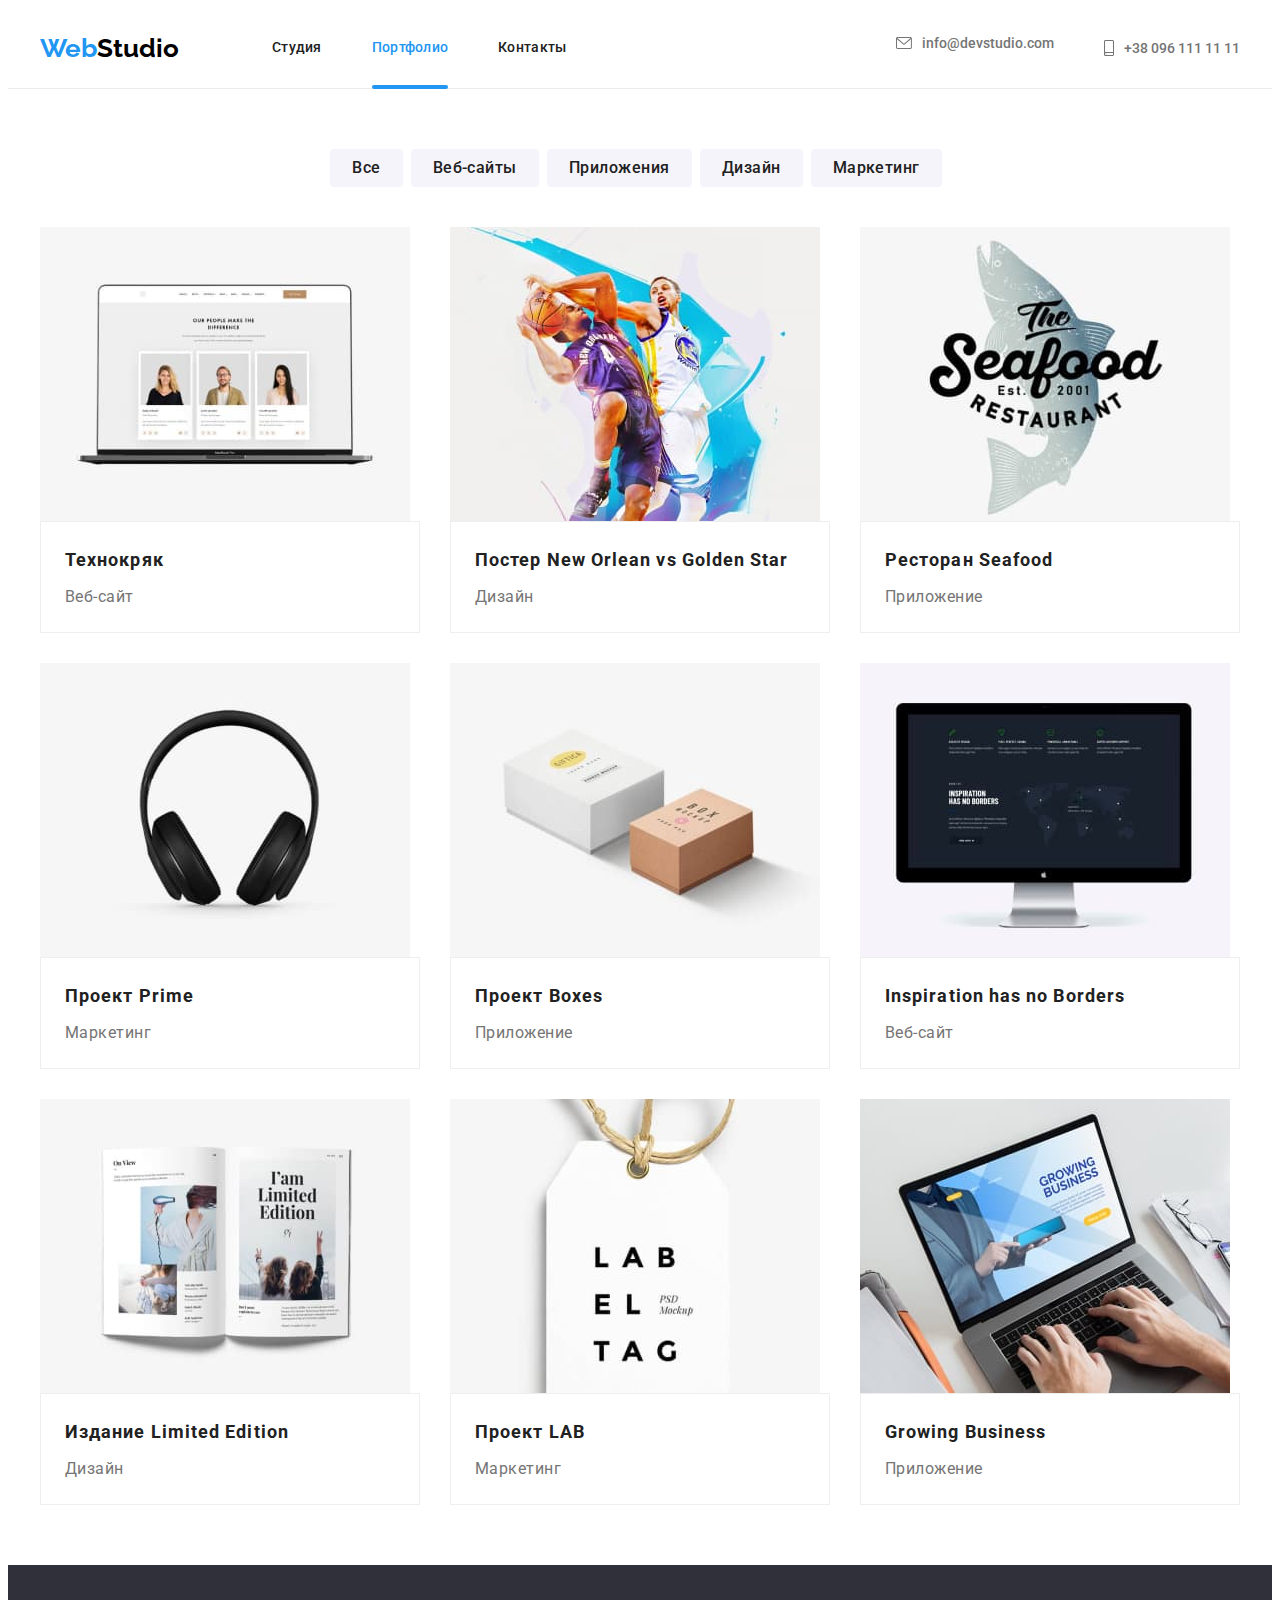
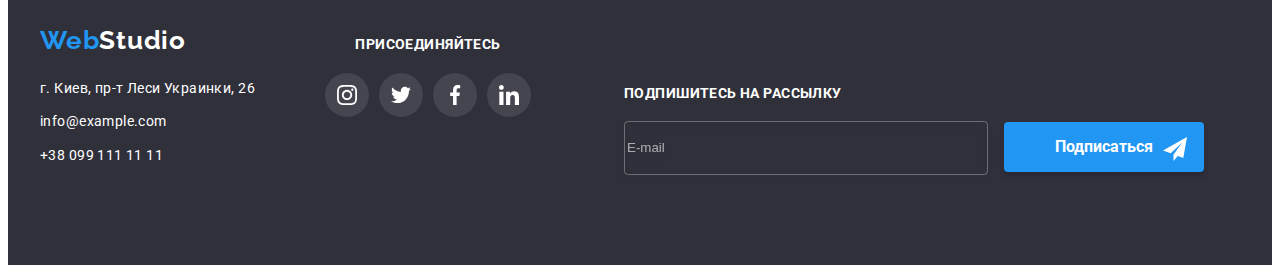
==== commit fd0b1f07: "." ====
--- a/portfolio.html
+++ b/portfolio.html
@@ -21,7 +21,6 @@
     <link rel="stylesheet" href="./css/main.css" />
     <title>Portfolio</title>
   </head>
-  <body>
     <header class="header">
       <div class="container main__nav">
         <a href="" class="logo header__logo">
@@ -44,9 +43,7 @@
           </button>
           <ul class="menu-list list">
             <li class="menu-list__item">
-              <a class="menu-list__link link" href="./index.html"
-                >Студия</a
-              >
+              <a class="menu-list__link link" href="./index.html">Студия</a>
             </li>
             <li class="menu-list__item">
               <a class="menu-list__link link current" href="./portfolio.html"
@@ -82,75 +79,76 @@
       </div>
       <div class="mob-menu is-hidden">
         <div class="container">
-          
-            <div class="mob-menu-top">
-              <button type="button" class="menu-close-btn">
-            <svg
-              class="menu-btn-icon"
-              width="40"
-              height="40"
-              aria-label="Переключатель мобильного меню"
-            >
-              <use
-                class="js-close-menu"
-                href="./css/images/symbol-defs.svg#icon-close_40px1"
-              ></use>
-            </svg>
-          </button>
-              <ul class="mob-navigation list">
-                <li class="mob-navigation__item">
-                  <a class="mob-navigation__link link" href="./index.html">
-                    Студия
-                  </a>
-                </li>
-                <li class="mob-navigation__item">
-                  <a class="mob-navigation__link link current" href="./portfolio.html">
-                    Портфолио
-                  </a>
-                </li>
-                <li class="mob-navigation__item">
-                  <a class="mob-navigation__link link contact" href="">
-                    Контакты
-                  </a>
-                </li>
-              </ul>
-            </div>
-
-            <div class="mob-menu-bottom">
-              <ul class="mob-connect list">
-                <li class="mob-connect__item">
-                  <a
-                    class="mob-connect__link link mob-phone"
-                    href="tel:+380961111111"
-                  >
-                    +38 096 111 11 11
-                  </a>
-                </li>
-                <li class="mob-connect__item">
-                  <a
-                    class="mob-connect__link link mail"
-                    href="mailto:info@devstudio.com"
-                  >
-                    info@devstudio.com
-                  </a>
-                </li>
-              </ul>
-              <ul class="mob-social list">
-                <li class="mob-social__item">
-                  <a href="" class="mob-social__list list">Instagram</a>
-                </li>
-
-                <li class="mob-social__item">
-                  <a href="" class="mob-social__list list"> Twitter</a>
-                </li>
-                <li class="mob-social__item">
-                  <a href="" class="mob-social__list list"> Facebook</a>
-                </li>
-                <li class="mob-social__item">
-                  <a href="" class="mob-social__list list"> LinkedIn</a>
-                </li>
-              </ul>
-            </div>
+          <div class="mob-menu-top">
+            <button type="button" class="menu-close-btn">
+              <svg
+                class="menu-btn-icon"
+                width="40"
+                height="40"
+                aria-label="Переключатель мобильного меню"
+              >
+                <use
+                  class="js-close-menu"
+                  href="./css/images/symbol-defs.svg#icon-close_40px1"
+                ></use>
+              </svg>
+            </button>
+            <ul class="mob-navigation list">
+              <li class="mob-navigation__item">
+                <a class="mob-navigation__link link" href="./index.html">
+                  Студия
+                </a>
+              </li>
+              <li class="mob-navigation__item">
+                <a
+                  class="mob-navigation__link link menu-current"
+                  href="./portfolio.html"
+                >
+                  Портфолио
+                </a>
+              </li>
+              <li class="mob-navigation__item">
+                <a class="mob-navigation__link link contact" href="">
+                  Контакты
+                </a>
+              </li>
+            </ul>
+          </div>
+
+          <div class="mob-menu-bottom">
+            <ul class="mob-connect list">
+              <li class="mob-connect__item">
+                <a
+                  class="mob-connect__link link mob-phone"
+                  href="tel:+380961111111"
+                >
+                  +38 096 111 11 11
+                </a>
+              </li>
+              <li class="mob-connect__item">
+                <a
+                  class="mob-connect__link link mail"
+                  href="mailto:info@devstudio.com"
+                >
+                  info@devstudio.com
+                </a>
+              </li>
+            </ul>
+            <ul class="mob-social list">
+              <li class="mob-social__item">
+                <a href="" class="mob-social__list list">Instagram</a>
+              </li>
+
+              <li class="mob-social__item">
+                <a href="" class="mob-social__list list"> Twitter</a>
+              </li>
+              <li class="mob-social__item">
+                <a href="" class="mob-social__list list"> Facebook</a>
+              </li>
+              <li class="mob-social__item">
+                <a href="" class="mob-social__list list"> LinkedIn</a>
+              </li>
+            </ul>
           </div>
         </div>
       </div>
@@ -218,7 +216,7 @@
                     исчерпывающие сведения о компании или частном лице.
                   </p>
                 </div>
-                <div class="portfolio-title-text tehnok">
+                <div class="portfolio-title-text">
                   <h2 class="portfolio-title">Технокряк</h2>
                   <p class="portfolio-text">Веб-сайт</p>
                 </div>
@@ -247,7 +245,7 @@
                         ./images2/project2-mb.jpg    1x,
                         ./images2/project2-mb-2x.jpg 2x
                       "
-                      media="(min-width:480px)"
+                      media="(max-width:767px)"
                     />
 
                     <img
@@ -297,7 +295,7 @@
                         ./images2/project3-mb.jpg    1x,
                         ./images2/project3-mb-2x.jpg 2x
                       "
-                      media="(min-width:480px)"
+                      media="(max-width:767px)"
                     />
 
                     <img
@@ -345,7 +343,7 @@
                         ./images2/project4-mb.jpg    1x,
                         ./images2/project4-mb-2x.jpg 2x
                       "
-                      media="(min-width:480px)"
+                      media="(max-width:767px)"
                     />
 
                     <img
@@ -393,7 +391,7 @@
                         ./images2/project5-mb.jpg    1x,
                         ./images2/project5-mb-2x.jpg 2x
                       "
-                      media="(min-width:480px)"
+                      media="(max-width:767px)"
                     />
 
                     <img
@@ -441,7 +439,7 @@
                         ./images2/project6-mb.jpg    1x,
                         ./images2/project6-mb-2x.jpg 2x
                       "
-                      media="(min-width:480px)"
+                      media="(max-width:767px)"
                     />
 
                     <img
@@ -491,7 +489,7 @@
                         ./images2/project7-mb.jpg    1x,
                         ./images2/project7-mb-2x.jpg 2x
                       "
-                      media="(min-width:480px)"
+                      media="(max-width:767px)"
                     />
 
                     <img
@@ -540,7 +538,7 @@
                         ./images2/project8-mb.jpg    1x,
                         ./images2/project8-mb-2x.jpg 2x
                       "
-                      media="(min-width:480px)"
+                      media="(max-width:767px)"
                     />
 
                     <img
@@ -588,7 +586,7 @@
                         ./images2/project9-mb.jpg    1x,
                         ./images2/project9-mb-2x.jpg 2x
                       "
-                      media="(min-width:480px)"
+                      media="(max-width:767px)"
                     />
 
                     <img
@@ -714,6 +712,8 @@
         </div>
       </div>
     </footer>
-  </body>
-  <script src="./js/menu.js"></script>
+
+  <script src="./js/modal.js"></script>
+  <script src="./js/mobile-menu.js"></script>
+    </body>
 </html>
--- a/css/main.css
+++ b/css/main.css
@@ -189,6 +189,10 @@
   height: 4px;
 }
 
+.decoration {
+  color: var(--hover-color);
+}
+
 .header-contacts {
   display: flex;
   margin-left: auto;
@@ -218,8 +222,7 @@
 }
 
 @media screen and (min-width: 768px) {
-  .contacts-list__item {
-    margin-top: 21px;
+  .contacts-list__item:not(:last-child) {
     margin-bottom: 10px;
   }
 }
@@ -275,7 +278,7 @@
 
 @media screen and (max-width: 767px) {
   .mob-menu {
-    display: none;
+    display: block;
   }
 }
 
@@ -325,7 +328,6 @@
 
 .mob-social {
   display: flex;
-  flex-wrap: wrap;
 }
 
 .mob-social__item {
@@ -360,31 +362,8 @@
   overflow: hidden;
 }
 
-.mob-menu {
-  position: absolute;
-  top: 0;
-  left: 0;
-  width: 100vw;
-  height: 100vh;
-  display: -webkit-box;
-  display: -ms-flexbox;
-  display: flex;
-  padding: 48px 40px;
-  -webkit-box-orient: vertical;
-  -webkit-box-direction: normal;
-  -ms-flex-direction: column;
-  flex-direction: column;
-  -webkit-box-pack: justify;
-  -ms-flex-pack: justify;
-  justify-content: space-between;
-  text-align: left;
-  background-color: #fff;
-  -webkit-transform: translateX(100%);
-  transform: translateX(100%);
-  -webkit-transition: -webkit-transform 250ms cubic-bezier(0.4, 0, 0.2, 1);
-  transition: -webkit-transform 250ms cubic-bezier(0.4, 0, 0.2, 1);
-  transition: transform 250ms cubic-bezier(0.4, 0, 0.2, 1);
-  transition: transform 250ms cubic-bezier(0.4, 0, 0.2, 1), -webkit-transform 250ms cubic-bezier(0.4, 0, 0.2, 1);
+.menu-current {
+  color: var(--hover-color);
 }
 
 .logo__web {
@@ -396,11 +375,17 @@
 }
 
 .header__logo {
-  margin-right: auto;
+  margin-right: 93px;
   font-family: Raleway, sans-serif;
   font-weight: 700;
   font-size: 26px;
   text-decoration: none;
+}
+
+@media screen and (max-width: 767px) {
+  .header__logo {
+    margin-right: auto;
+  }
 }
 
 .footer-logo {
@@ -427,7 +412,6 @@
   background-image: linear-gradient(rgba(47, 48, 58, 0.4), rgba(47, 48, 58, 0.4)), url(../css/images/bg-hero-mb.jpg);
   background-repeat: no-repeat;
   background-size: cover;
-  max-width: 480px;
 }
 
 @media (min-device-pixel-ratio: 2), (min-resolution: 192dpi), (min-resolution: 2dppx) {
@@ -438,7 +422,6 @@
 
 @media screen and (min-width: 768px) {
   .hero {
-    max-width: 768px;
     background-image: linear-gradient(rgba(47, 48, 58, 0.4), rgba(47, 48, 58, 0.4)), url(../css/images/bg-hero-tbl.jpg);
   }
 }
@@ -451,7 +434,7 @@
 
 @media screen and (min-width: 1200px) {
   .hero {
-    max-width: 1200px;
+    max-width: 1600px;
     background-image: linear-gradient(rgba(47, 48, 58, 0.4), rgba(47, 48, 58, 0.4)), url(../css/images/bg-hero.jpg);
   }
 }
@@ -521,6 +504,9 @@
 
 .benefits-list__item {
   width: 450px;
+}
+
+.benefits-list__item:not(:last-child) {
   margin-bottom: 30px;
 }
 
@@ -625,11 +611,14 @@
 }
 
 .team-list__item {
-  margin-bottom: 30px;
   text-align: center;
   box-shadow: 0px 1px 3px rgba(0, 0, 0, 0.12), 0px 1px 1px rgba(0, 0, 0, 0.14), 0px 2px 1px rgba(0, 0, 0, 0.2);
   border-radius: 0px 0px 4px 4px;
   background-color: var(--background-color-main);
+}
+
+.team-list__item:not(:last-child) {
+  margin-bottom: 30px;
 }
 
 @media screen and (min-width: 768px) {
@@ -718,7 +707,7 @@
   text-align: center;
   letter-spacing: 0.03em;
   color: #212121;
-  margin-bottom: 50px;
+  margin-bottom: 30px;
 }
 
 .clients-list {
@@ -780,7 +769,7 @@
 @media screen and (min-width: 768px) {
   .footer .adress-tablet {
     display: flex;
-    justify-content: center;
+    justify-content: space-around;
     align-items: baseline;
   }
 }
@@ -792,12 +781,6 @@
   }
 }
 
-@media screen and (min-width: 768px) {
-  .adress {
-    margin-right: 165px;
-  }
-}
-
 @media screen and (min-width: 1200px) {
   .adress {
     margin-right: 70px;
@@ -834,8 +817,10 @@
   color: rgba(255, 255, 255, 0.6);
 }
 
-.footer-social {
-  margin-top: 60px;
+@media screen and (max-width: 767px) {
+  .footer-social {
+    margin-top: 60px;
+  }
 }
 
 .footer-social__title {
@@ -957,7 +942,7 @@
 }
 
 .filter-btn {
-  margin-bottom: 50px;
+  margin-bottom: 40px;
   list-style: none;
   display: flex;
   flex-wrap: wrap;
@@ -972,7 +957,12 @@
 
 .filter-btn__item {
   margin-right: 8px;
-  margin-bottom: 15px;
+}
+
+@media screen and (max-width: 767px) {
+  .filter-btn__item {
+    margin-bottom: 15px;
+  }
 }
 
 .filter-btn__btn {
@@ -1017,6 +1007,12 @@
   }
 }
 
+@media screen and (max-width: 767px) {
+  .portfolio-list__item:not(:last-child) {
+    margin-bottom: 30px;
+  }
+}
+
 @media screen and (min-width: 768px) {
   .portfolio-list__item {
     width: calc((100% - 60px) / 2);
@@ -1030,20 +1026,10 @@
   }
 }
 
-.portfolio-list__item:last-child {
-  margin-bottom: 0;
-}
-
-.tehnok {
-  flex-grow: 1;
-}
-
 .portfolio-list__link {
   display: flex;
   flex-direction: column;
-  height: 100%;
   text-decoration: none;
-  display: block;
   transition: box-shadow 250ms var(--timing-function);
 }
 
@@ -1060,6 +1046,7 @@
   background: var(--background-color-main);
   border: 1px solid #eeeeee;
   padding: 20px 24px;
+  flex-grow: 1;
 }
 
 .portfolio-title {
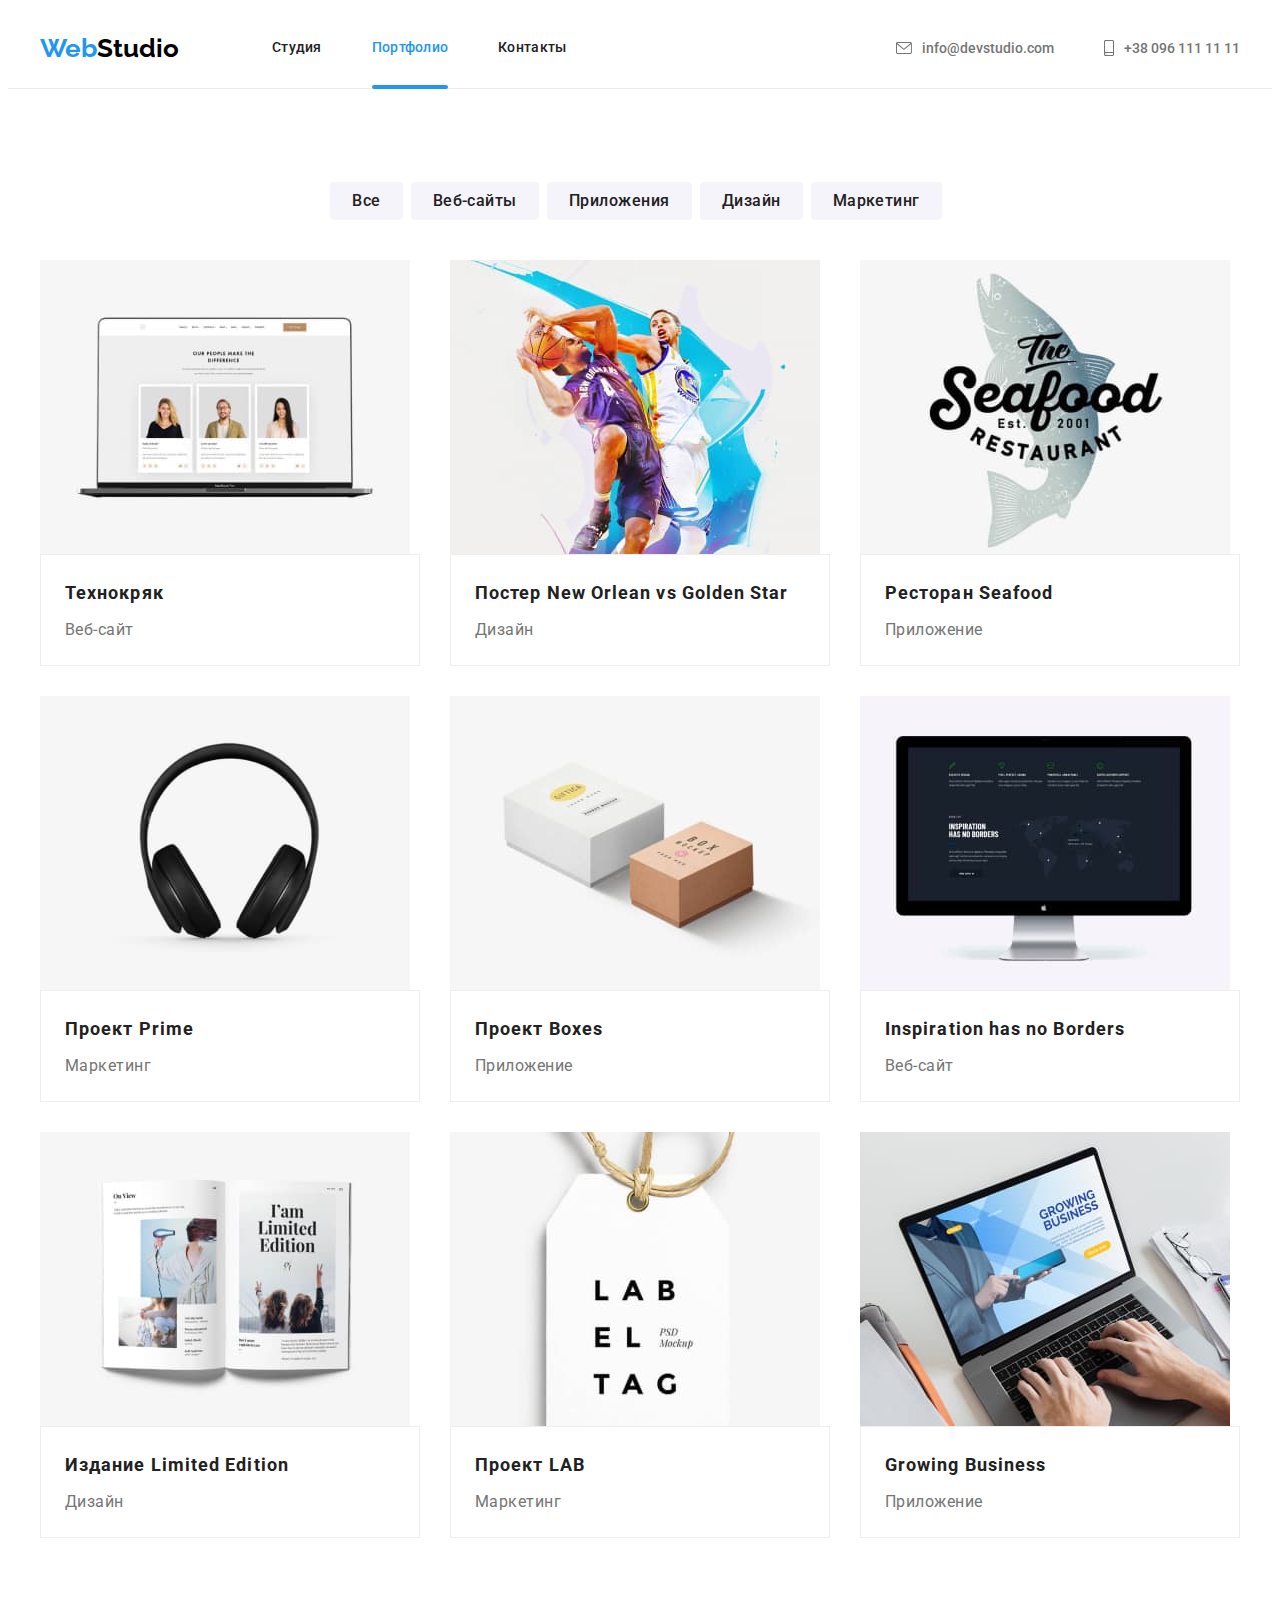
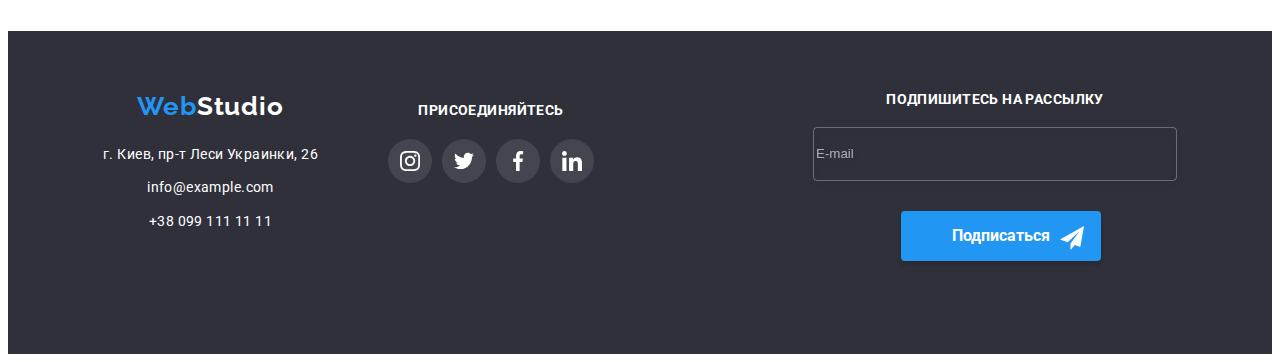
==== commit aaf5dce1: "." ====
--- a/portfolio.html
+++ b/portfolio.html
@@ -694,20 +694,21 @@
 
         <div class="footer-form form">
           <p class="footer-form__title">Подпишитесь на рассылку</p>
-          <div class="kkk">
+           <form>
             <input
               type="email"
               class="footer-form__input"
               name="user-email"
               placeholder="E-mail"
             />
-
-            <button type="button" class="footer-btn">
-              Подписаться
-              <svg class="footer-btn__icon" width="24" height="24">
-                <use href="./css/images/symbol-defs.svg#icon-icon-send1"></use>
-              </svg>
-            </button>
+          </form>
+
+          <button type="button" class="footer-btn">
+            Подписаться
+            <svg class="footer-btn__icon" width="24" height="24">
+              <use href="./css/images/symbol-defs.svg#icon-icon-send1"></use>
+            </svg>
+          </button>
           </div>
         </div>
       </div>
--- a/css/main.css
+++ b/css/main.css
@@ -44,8 +44,15 @@
 }
 
 .section {
-  padding-top: 60px;
-  padding-bottom: 60px;
+  padding-top: 93px;
+  padding-bottom: 93px;
+}
+
+@media screen and (max-width: 767px) {
+  .section {
+    padding-top: 60px;
+    padding-bottom: 60px;
+  }
 }
 
 .container {
@@ -214,6 +221,7 @@
 @media screen and (min-width: 1200px) {
   .contacts-list {
     display: flex;
+    margin-bottom: 0;
   }
 }
 
@@ -221,7 +229,7 @@
   display: flex;
 }
 
-@media screen and (min-width: 768px) {
+@media screen and (max-width: 1199px) {
   .contacts-list__item:not(:last-child) {
     margin-bottom: 10px;
   }
@@ -490,6 +498,7 @@
 .benefits-list {
   display: flex;
   flex-wrap: wrap;
+  margin: -15px;
 }
 
 .icon-box {
@@ -506,14 +515,10 @@
   width: 450px;
 }
 
-.benefits-list__item:not(:last-child) {
-  margin-bottom: 30px;
-}
-
 @media screen and (min-width: 768px) {
   .benefits-list__item {
     width: calc((100% - 60px) / 2);
-    margin-right: 30px;
+    margin: 15px;
   }
 }
 
@@ -608,6 +613,7 @@
 .team-list {
   display: flex;
   flex-wrap: wrap;
+  margin: -15px;
 }
 
 .team-list__item {
@@ -624,17 +630,15 @@
 @media screen and (min-width: 768px) {
   .team-list__item {
     width: calc((100% - 60px) / 2);
-    margin-right: 30px;
+    margin: 15px;
+    height: 100%;
   }
 }
 
 @media screen and (min-width: 1200px) {
   .team-list__item {
-    width: 270px;
-    margin-right: 30px;
-  }
-  .team-list__item:last-child {
-    margin-right: 0;
+    width: calc(50% - 30px);
+    margin: 15px;
   }
 }
 
@@ -777,7 +781,14 @@
 @media screen and (min-width: 1200px) {
   .footer .web__social {
     display: flex;
-    text-align: start;
+    justify-content: space-around;
+    flex-wrap: wrap;
+  }
+  .footer .adress-tablet {
+    display: flex;
+    justify-content: space-around;
+    align-items: baseline;
+    margin-bottom: 60px;
   }
 }
 
@@ -866,8 +877,10 @@
   fill: var(--background-color-main);
 }
 
-.form {
-  margin-top: 60px;
+@media screen and (max-width: 1199px) {
+  .form {
+    margin-top: 60px;
+  }
 }
 
 @media screen and (min-width: 1200px) {
@@ -1029,6 +1042,7 @@
 .portfolio-list__link {
   display: flex;
   flex-direction: column;
+  height: 100%;
   text-decoration: none;
   transition: box-shadow 250ms var(--timing-function);
 }
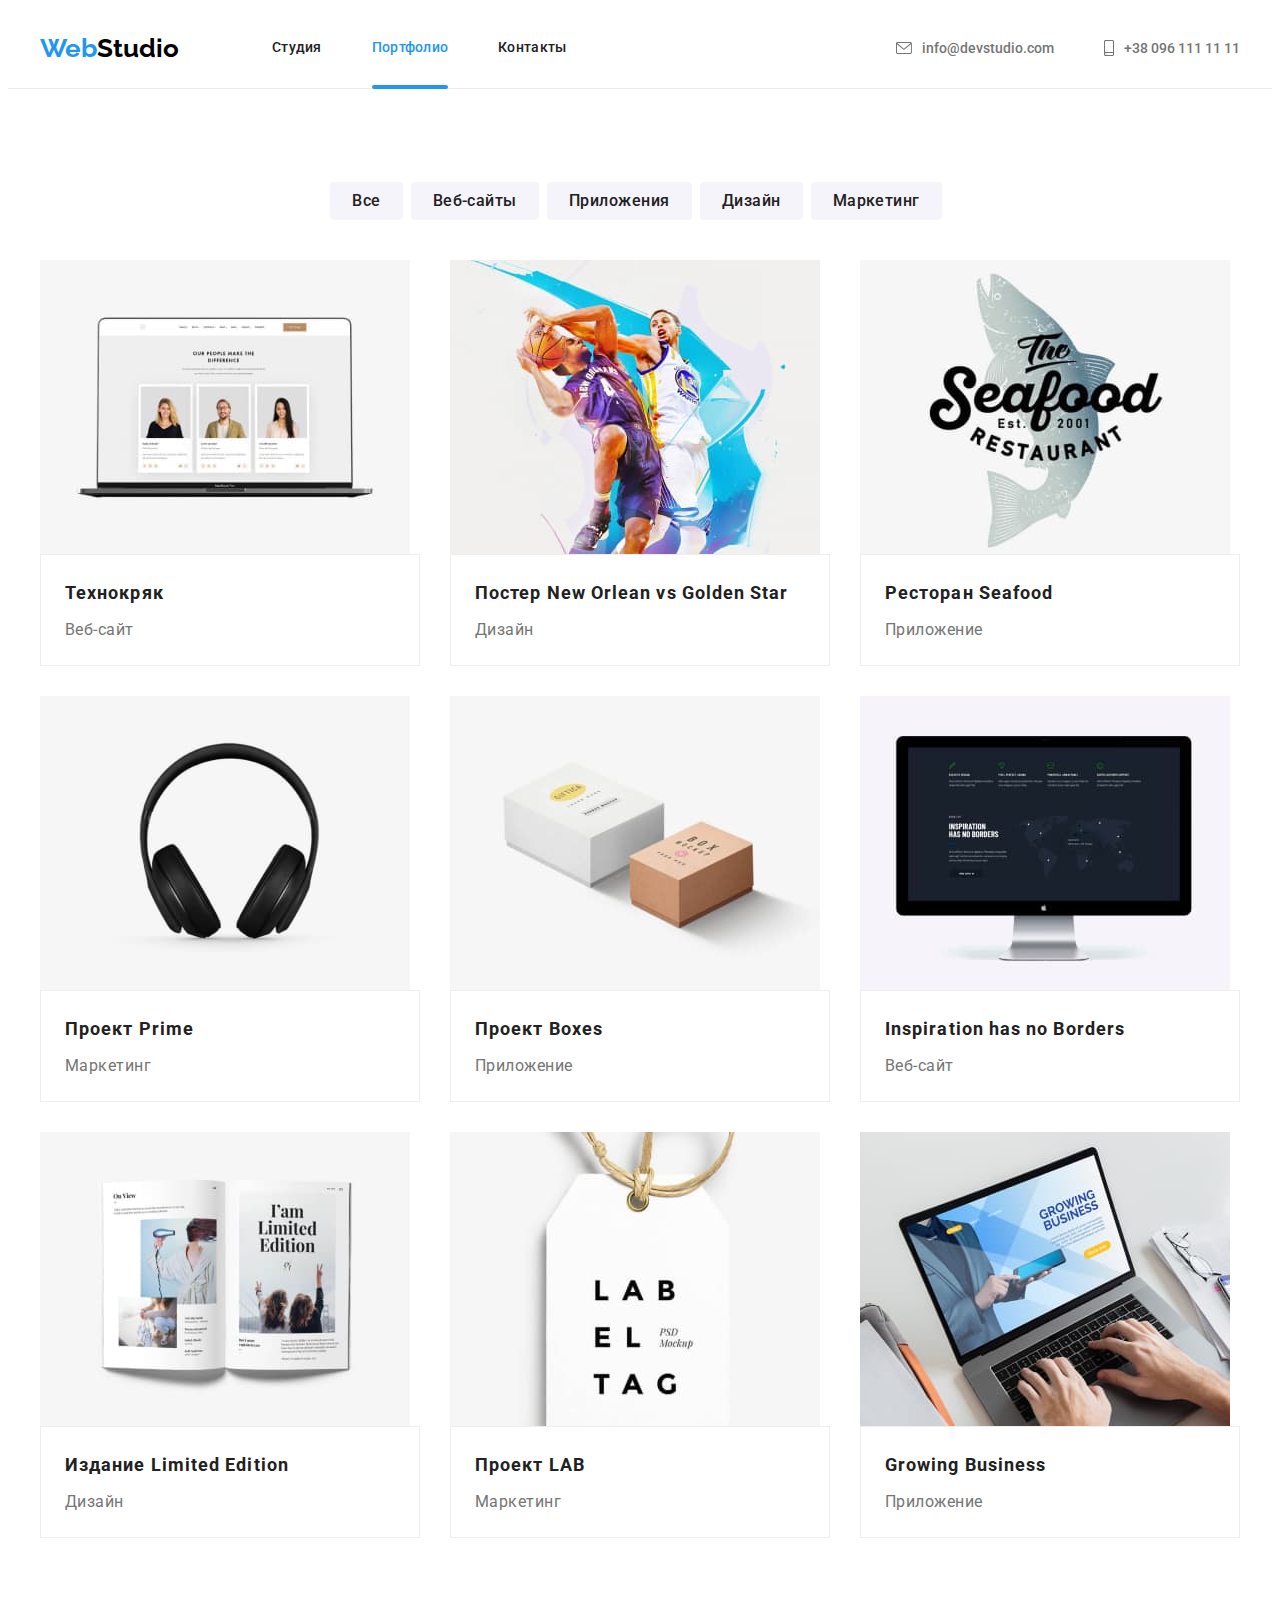
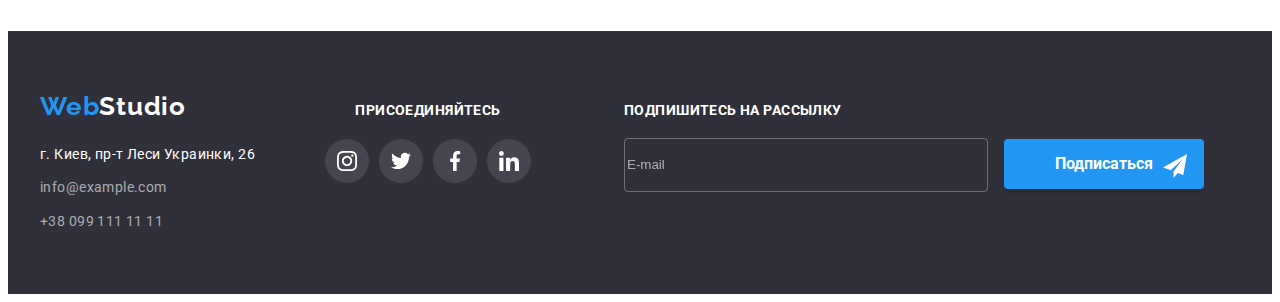
==== commit 546f02b0: "." ====
--- a/portfolio.html
+++ b/portfolio.html
@@ -636,13 +636,16 @@
                 </li>
                 <li class="footer-adress__item">
                   <a
-                    class="footer-adress__link link"
+                    class="footer-adress__link link text-color"
                     href="mailto:info@example.com"
                     >info@example.com</a
                   >
                 </li>
                 <li class="footer-adress__item">
-                  <a class="footer-adress__link link" href="tel:+380991111111">
+                  <a
+                    class="footer-adress__link link text-color"
+                    href="tel:+380991111111"
+                  >
                     +38 099 111 11 11</a
                   >
                 </li>
@@ -694,26 +697,25 @@
 
         <div class="footer-form form">
           <p class="footer-form__title">Подпишитесь на рассылку</p>
-           <form>
-            <input
-              type="email"
-              class="footer-form__input"
-              name="user-email"
-              placeholder="E-mail"
-            />
+          <form>
+            <label>
+              <input
+                type="email"
+                class="footer-form__input"
+                name="user-email"
+                placeholder="E-mail"
+              />
+            </label>
+            <button type="button" class="footer-btn">
+              Подписаться
+              <svg class="footer-btn__icon" width="24" height="24">
+                <use href="./css/images/symbol-defs.svg#icon-icon-send1"></use>
+              </svg>
+            </button>
           </form>
-
-          <button type="button" class="footer-btn">
-            Подписаться
-            <svg class="footer-btn__icon" width="24" height="24">
-              <use href="./css/images/symbol-defs.svg#icon-icon-send1"></use>
-            </svg>
-          </button>
-          </div>
         </div>
       </div>
     </footer>
-
   <script src="./js/modal.js"></script>
   <script src="./js/mobile-menu.js"></script>
     </body>
--- a/css/main.css
+++ b/css/main.css
@@ -442,6 +442,8 @@
 
 @media screen and (min-width: 1200px) {
   .hero {
+    padding-top: 200px;
+    padding-bottom: 200px;
     max-width: 1600px;
     background-image: linear-gradient(rgba(47, 48, 58, 0.4), rgba(47, 48, 58, 0.4)), url(../css/images/bg-hero.jpg);
   }
@@ -498,7 +500,13 @@
 .benefits-list {
   display: flex;
   flex-wrap: wrap;
-  margin: -15px;
+  padding-left: 0;
+}
+
+@media screen and (min-width: 767px) {
+  .benefits-list {
+    margin: -15px;
+  }
 }
 
 .icon-box {
@@ -524,12 +532,7 @@
 
 @media screen and (min-width: 1200px) {
   .benefits-list__item {
-    width: 270px;
-    margin-right: 30px;
-    margin-bottom: 0;
-  }
-  .benefits-list__item:last-child {
-    margin-right: 0;
+    width: calc((100% - 120px) / 4);
   }
 }
 
@@ -623,8 +626,10 @@
   background-color: var(--background-color-main);
 }
 
-.team-list__item:not(:last-child) {
-  margin-bottom: 30px;
+@media screen and (max-width: 767px) {
+  .team-list__item:not(:last-child) {
+    margin-bottom: 30px;
+  }
 }
 
 @media screen and (min-width: 768px) {
@@ -637,8 +642,7 @@
 
 @media screen and (min-width: 1200px) {
   .team-list__item {
-    width: calc(50% - 30px);
-    margin: 15px;
+    width: calc(25% - 30px);
   }
 }
 
@@ -652,6 +656,12 @@
   color: var(--title-color);
 }
 
+@media screen and (min-width: 1200px) {
+  .team-title {
+    font-size: 36px;
+  }
+}
+
 .team-box__name {
   font-weight: 500;
   font-size: 16px;
@@ -714,11 +724,18 @@
   margin-bottom: 30px;
 }
 
+@media screen and (min-width: 1200px) {
+  .clients-title {
+    font-size: 36px;
+    margin-bottom: 50px;
+  }
+}
+
 .clients-list {
   display: flex;
   flex-wrap: wrap;
-  margin-bottom: -30px;
-  margin-right: -30px;
+  justify-content: center;
+  margin: -15px;
 }
 
 .clients-list__item {
@@ -741,6 +758,7 @@
 @media screen and (min-width: 1200px) {
   .clients-list__item {
     width: calc((100% - 180px) / 6);
+    margin: 15px;
   }
 }
 
@@ -781,14 +799,13 @@
 @media screen and (min-width: 1200px) {
   .footer .web__social {
     display: flex;
-    justify-content: space-around;
-    flex-wrap: wrap;
+    align-items: baseline;
+    text-align: start;
   }
   .footer .adress-tablet {
     display: flex;
     justify-content: space-around;
     align-items: baseline;
-    margin-bottom: 60px;
   }
 }
 
@@ -819,6 +836,10 @@
   line-height: 1.71;
   letter-spacing: 0.03em;
   color: var(--background-color-main);
+}
+
+.text-color {
+  color: rgba(255, 255, 255, 0.6);
 }
 
 .footer-adress__list {
@@ -918,6 +939,7 @@
 @media screen and (min-width: 1200px) {
   .footer-form__input {
     width: 358px;
+    margin-bottom: 0;
   }
 }
 
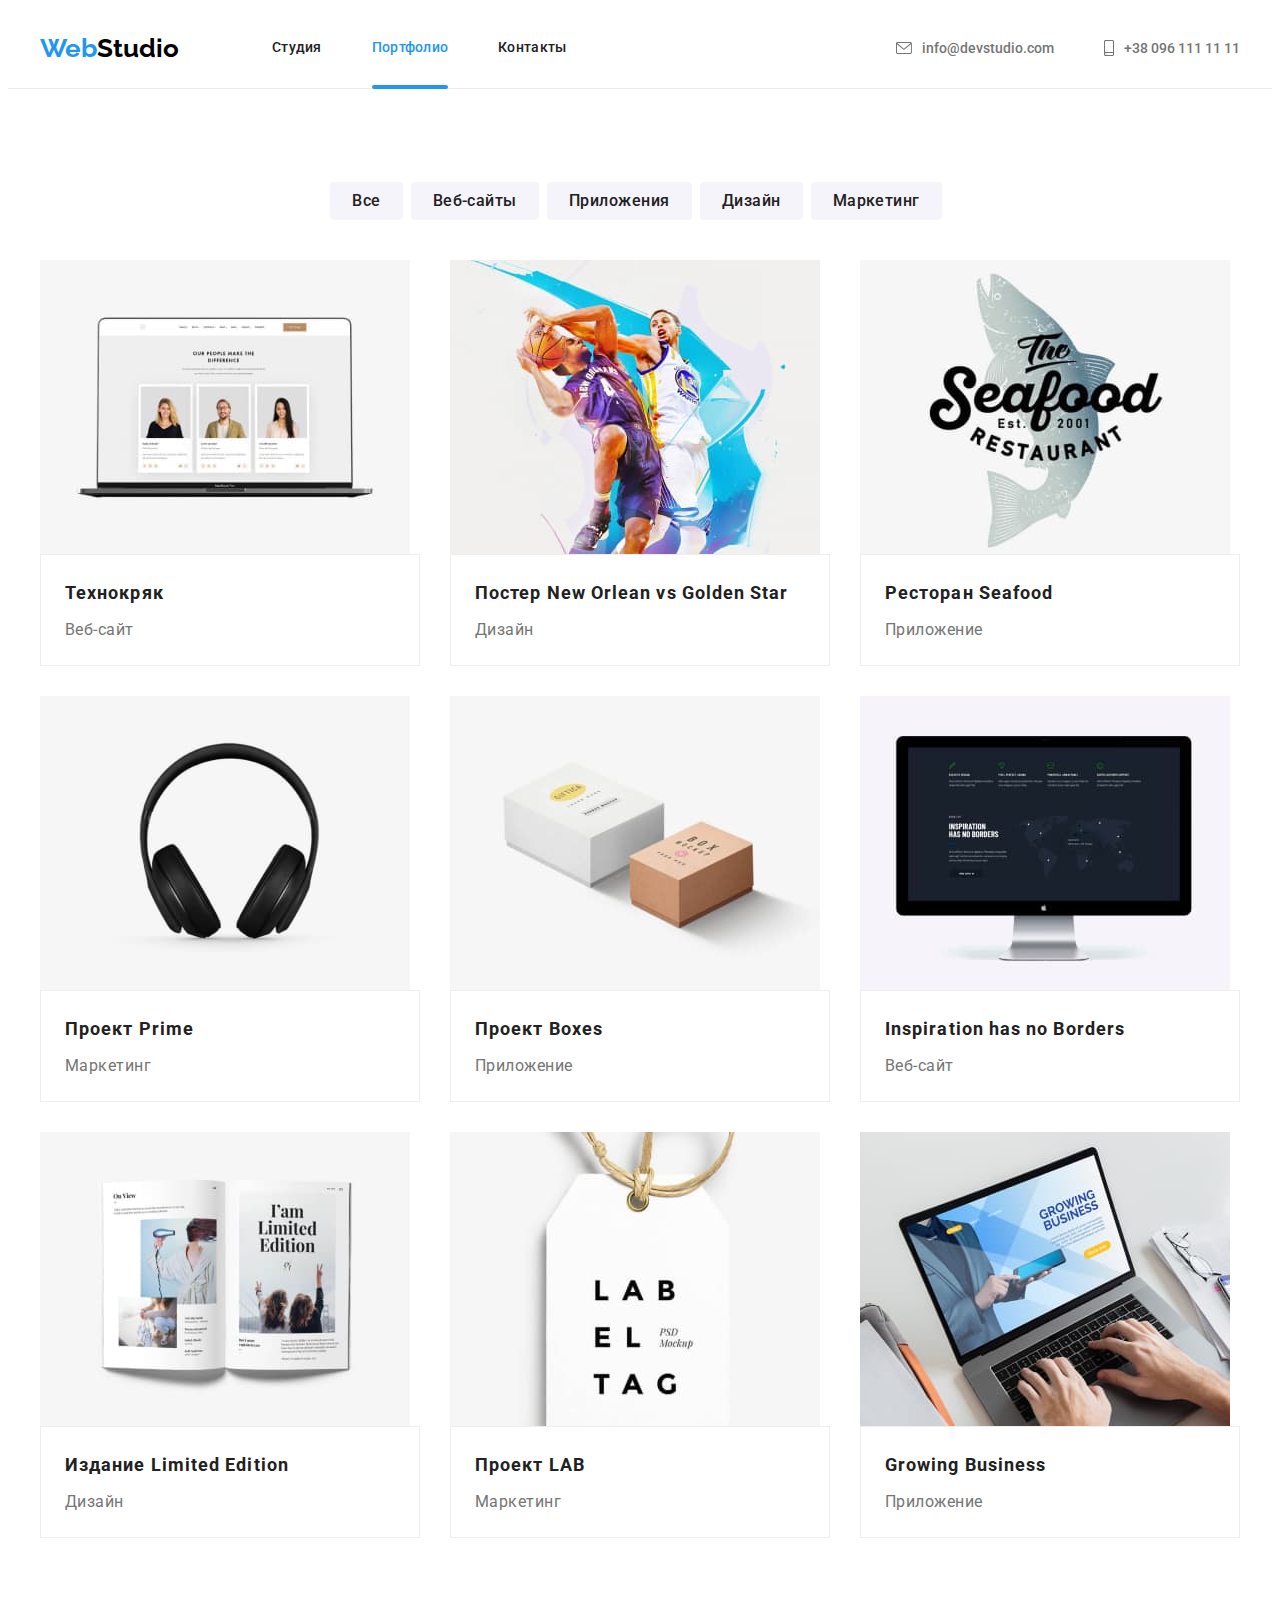
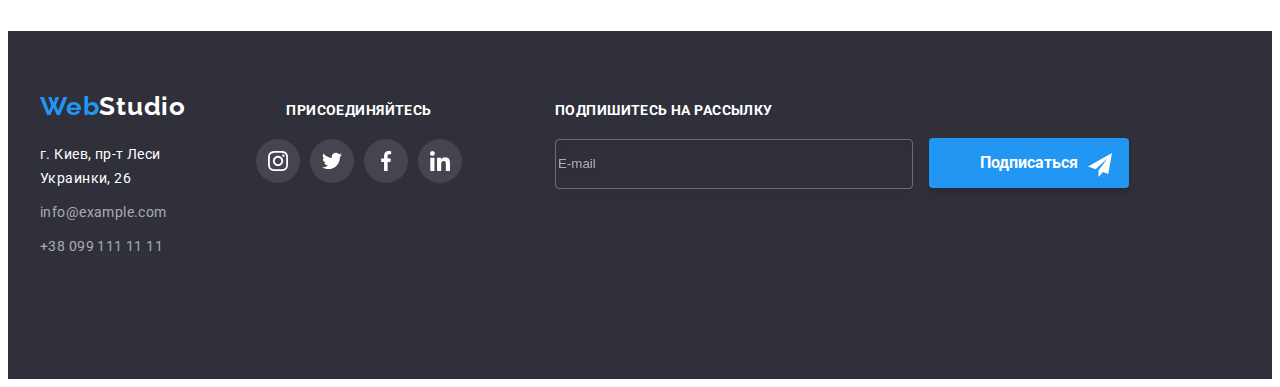
==== commit 40dbba41: "." ====
--- a/portfolio.html
+++ b/portfolio.html
@@ -615,7 +615,7 @@
         </div>
       </section>
     </main>
-    <footer class="footer">
+     <footer class="footer">
       <div class="container web__social">
         <div class="adress-tablet">
           <div class="adress">
@@ -697,21 +697,24 @@
 
         <div class="footer-form form">
           <p class="footer-form__title">Подпишитесь на рассылку</p>
+
           <form>
-            <label>
+            <div class="footer-form__input-btn">
               <input
                 type="email"
                 class="footer-form__input"
                 name="user-email"
                 placeholder="E-mail"
               />
-            </label>
-            <button type="button" class="footer-btn">
-              Подписаться
-              <svg class="footer-btn__icon" width="24" height="24">
-                <use href="./css/images/symbol-defs.svg#icon-icon-send1"></use>
-              </svg>
-            </button>
+              <button type="button" class="footer-btn">
+                Подписаться
+                <svg class="footer-btn__icon" width="24" height="24">
+                  <use
+                    href="./css/images/symbol-defs.svg#icon-icon-send1"
+                  ></use>
+                </svg>
+              </button>
+            </div>
           </form>
         </div>
       </div>
--- a/css/main.css
+++ b/css/main.css
@@ -613,10 +613,12 @@
   background-color: var(--bacground-color-image);
 }
 
-.team-list {
-  display: flex;
-  flex-wrap: wrap;
-  margin: -15px;
+@media screen and (min-width: 767px) {
+  .team-list {
+    display: flex;
+    flex-wrap: wrap;
+    margin: -15px;
+  }
 }
 
 .team-list__item {
@@ -739,8 +741,7 @@
 }
 
 .clients-list__item {
-  margin-right: 30px;
-  margin-bottom: 30px;
+  margin: 15px;
 }
 
 @media screen and (max-width: 767px) {
@@ -758,7 +759,6 @@
 @media screen and (min-width: 1200px) {
   .clients-list__item {
     width: calc((100% - 180px) / 6);
-    margin: 15px;
   }
 }
 
@@ -793,6 +793,7 @@
     display: flex;
     justify-content: space-around;
     align-items: baseline;
+    margin-bottom: 60px;
   }
 }
 
@@ -898,6 +899,11 @@
   fill: var(--background-color-main);
 }
 
+.form {
+  display: block;
+  width: 100%;
+}
+
 @media screen and (max-width: 1199px) {
   .form {
     margin-top: 60px;
@@ -907,6 +913,14 @@
 @media screen and (min-width: 1200px) {
   .form {
     margin-left: 93px;
+  }
+}
+
+@media screen and (min-width: 768px) and (max-width: 1199px) {
+  .footer-form__input-btn {
+    display: block;
+    width: 450px;
+    margin: 0 auto;
   }
 }
 
@@ -921,13 +935,16 @@
 }
 
 .footer-form__input {
-  margin-bottom: 30px;
-  width: 100%;
   height: 50px;
-  background-color: inherit;
+  outline: none;
   border: 1px solid rgba(255, 255, 255, 0.3);
+  box-sizing: border-box;
   filter: drop-shadow(0px 4px 4px rgba(0, 0, 0, 0.15));
   border-radius: 4px;
+  background: var(--bg-color);
+  color: var(--primary-bg-color);
+  width: 100%;
+  margin-bottom: 20px;
 }
 
 @media screen and (min-width: 768px) {
